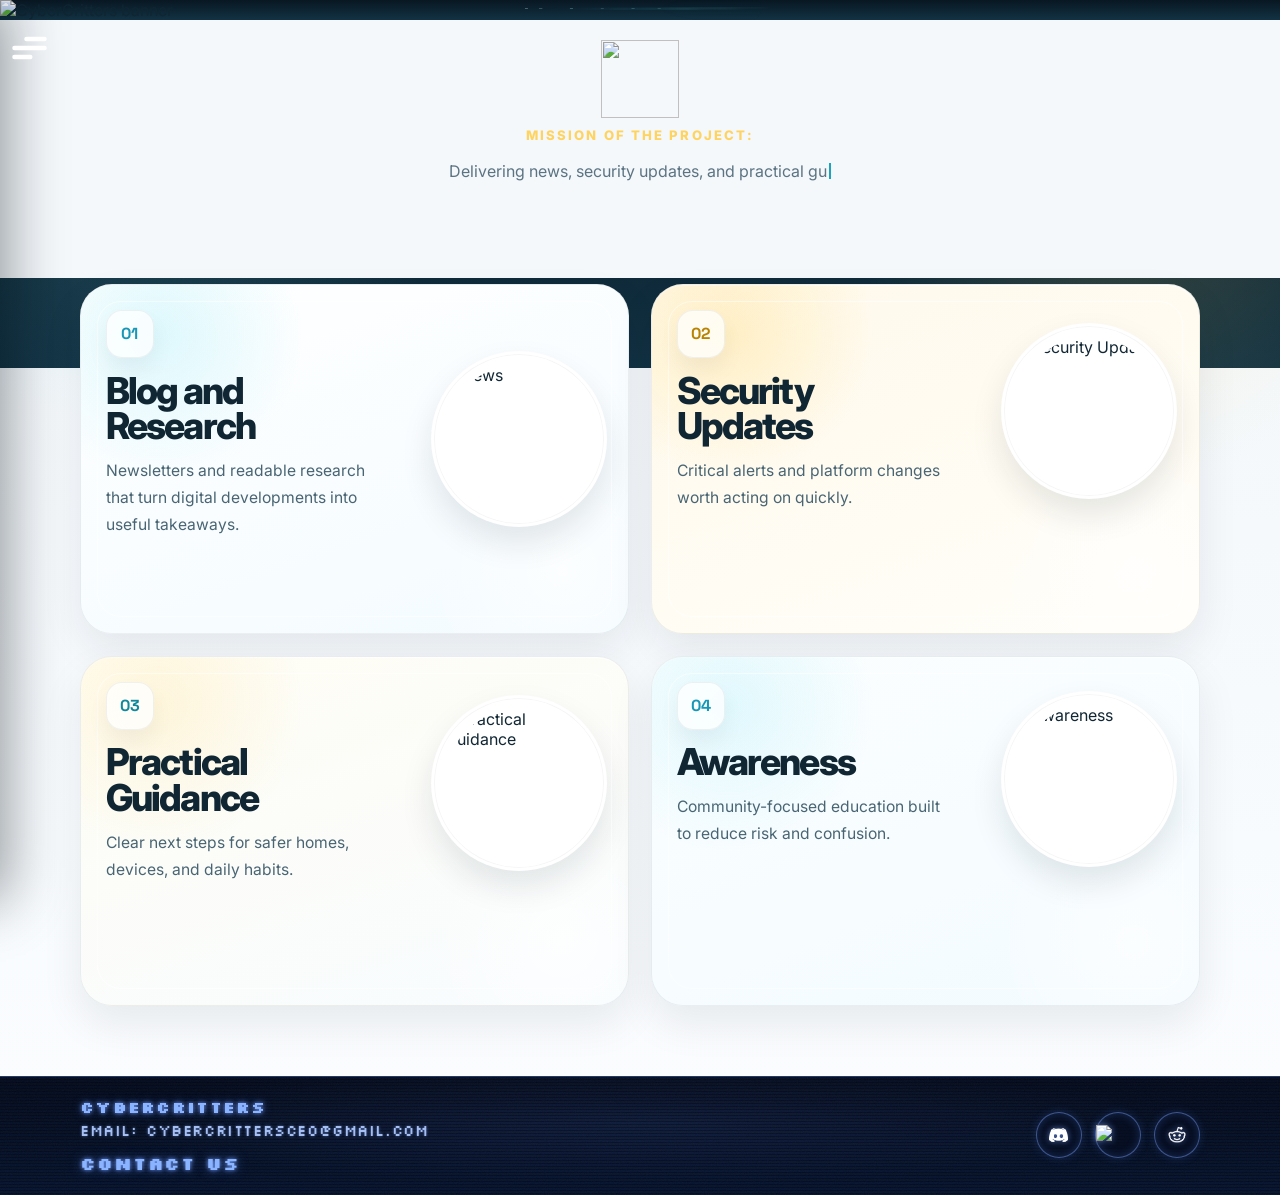
==== index.html @ 320762b9 "Add favicon and adjust FAQ title spacing" ====
<!DOCTYPE html>
<html lang="en">
<head>
  <meta charset="UTF-8" />
  <title>CyberCritters | News, Security Updates &amp; Practical Guidance</title>
  <meta name="viewport" content="width=device-width, initial-scale=1" />
  <link rel="icon" type="image/png" href="images/Favican.png" />
  <meta
    name="description"
    content="CyberCritters delivers news, security updates, and practical guidance to keep all critters—and their devices—safe and connected."
  />
  <script>
    document.documentElement.classList.add("js");
  </script>
  <link rel="stylesheet" href="styles.css?v=20260424favfaq" />
  <link rel="preconnect" href="https://fonts.googleapis.com" />
  <link rel="preconnect" href="https://fonts.gstatic.com" crossorigin />
  <link
    href="https://fonts.googleapis.com/css2?family=Inter:wght@300;400;500;600;700;800&amp;family=Space+Grotesk:wght@500;700&amp;display=swap"
    rel="stylesheet"
  />
</head>
<body>
  <header class="site-header">
    <button class="menu-toggle hamburger" type="button" aria-expanded="false" aria-controls="site-menu" aria-label="Open navigation menu">
      <svg viewBox="0 0 32 32" aria-hidden="true" focusable="false">
        <path
          class="line line-top-bottom"
          d="M27 10 13 10C10.8 10 9 8.2 9 6 9 3.5 10.8 2 13 2 15.2 2 17 3.8 17 6L17 26C17 28.2 18.8 30 21 30 23.2 30 25 28.2 25 26 25 23.8 23.2 22 21 22L7 22"
        ></path>
        <path class="line" d="M7 16 27 16"></path>
      </svg>
    </button>

    <div class="nav-backdrop" data-menu-close></div>

    <nav id="site-menu" class="nav-links" aria-label="Primary">
      <a href="#home" data-menu-link>Home</a>
      <a href="history.html" data-menu-link>History</a>
      <a href="team.html" data-menu-link>Team</a>
      <a href="faq.html" data-menu-link>FAQ</a>
      <a href="blog.html" data-menu-link>Blog and Research</a>
    </nav>
  </header>

  <main class="page-shell">
    <section id="home" class="hero-section">
      <figure class="hero-banner-frame">
        <img src="images/contact-banner.png" alt="CyberCritters banner" class="hero-banner-image" />
        <div class="hero-banner-motion" aria-hidden="true">
          <span class="hero-banner-wind hero-banner-wind--dog hero-banner-wind--primary"></span>
          <span class="hero-banner-wind hero-banner-wind--dog hero-banner-wind--secondary"></span>
          <span class="hero-banner-wind hero-banner-wind--dog hero-banner-wind--accent"></span>
          <span class="hero-banner-glow hero-banner-glow--dog"></span>
        </div>
      </figure>
    </section>

    <section id="history" class="mission-section">
      <div class="container mission-shell">
        <div class="mission-header">
          <img src="images/cyber-logo.png" alt="" class="hero-logo" aria-hidden="true" />
          <p class="hero-label">Mission of the project:</p>
        </div>

        <p
          class="hero-mission mission-text"
          data-full-text="Delivering news, security updates, and practical guidance to help keep all critters—and their devices—safe and connected."
          aria-label="Delivering news, security updates, and practical guidance to help keep all critters—and their devices—safe and connected."
        >
          Delivering news, security updates, and practical guidance to help keep all critters—and their devices—safe and connected.
        </p>
      </div>
    </section>

    <section id="services" class="services-section">
      <div class="container">
        <div class="services-grid">
          <article id="blog" class="service-card service-card-news" tabindex="0">
            <div class="service-card-face service-card-front">
              <div class="service-card-front-copy">
                <span class="service-card-index">01</span>
                <h2 id="service-news-title" class="service-card-title-wide">Blog and Research</h2>
                <p class="service-card-front-summary">
                  Newsletters and readable research that turn digital developments into useful takeaways.
                </p>
              </div>
              <div class="service-image-wrapper">
                <img src="images/News.png" alt="News" class="service-image" />
              </div>
            </div>
            <div class="service-card-face service-card-back" aria-labelledby="service-news-title">
              <div class="service-card-copy">
                <span class="service-card-copy-label">Newsroom</span>
                <h3 class="service-card-copy-title">Fresh briefings and research</h3>
                <p>
                  Visit the dedicated page to read newsletters, research notes, and team updates designed
                  for practical digital safety.
                </p>
                <a class="service-card-cta" href="blog.html">Open Blog and Research</a>
              </div>
            </div>
          </article>

          <article class="service-card service-card-security" tabindex="0">
            <div class="service-card-face service-card-front">
              <div class="service-card-front-copy">
                <span class="service-card-index">02</span>
                <h2 id="service-security-title">Security Updates</h2>
                <p class="service-card-front-summary">
                  Critical alerts and platform changes worth acting on quickly.
                </p>
              </div>
              <div class="service-image-wrapper">
                <img src="images/Security.png" alt="Security Updates" class="service-image" />
              </div>
            </div>
            <div class="service-card-face service-card-back" aria-labelledby="service-security-title">
              <div class="service-card-copy">
                <span class="service-card-copy-label">Alerts</span>
                <h3 class="service-card-copy-title">Updates that matter</h3>
                <p>
                  The initiative provides critical technical updates to ensure that infrastructure and
                  devices remain secure and operational.
                </p>
              </div>
            </div>
          </article>

          <article class="service-card service-card-guidance" tabindex="0">
            <div class="service-card-face service-card-front">
              <div class="service-card-front-copy">
                <span class="service-card-index">03</span>
                <h2 id="service-guidance-title">Practical Guidance</h2>
                <p class="service-card-front-summary">
                  Clear next steps for safer homes, devices, and daily habits.
                </p>
              </div>
              <div class="service-image-wrapper">
                <img src="images/Practical Guidance.png" alt="Practical Guidance" class="service-image" />
              </div>
            </div>
            <div class="service-card-face service-card-back" aria-labelledby="service-guidance-title">
              <div class="service-card-copy">
                <span class="service-card-copy-label">How-to</span>
                <h3 class="service-card-copy-title">Advice you can use</h3>
                <p>
                  CyberCritters offers actionable advice to help users maintain the safety and stability of
                  their homes and technology.
                </p>
              </div>
            </div>
          </article>

          <article class="service-card service-card-awareness" tabindex="0">
            <div class="service-card-face service-card-front">
              <div class="service-card-front-copy">
                <span class="service-card-index">04</span>
                <h2 id="service-awareness-title">Awareness</h2>
                <p class="service-card-front-summary">
                  Community-focused education built to reduce risk and confusion.
                </p>
              </div>
              <div class="service-image-wrapper">
                <img src="images/Awareness.png" alt="Awareness" class="service-image" />
              </div>
            </div>
            <div class="service-card-face service-card-back" aria-labelledby="service-awareness-title">
              <div class="service-card-copy">
                <span class="service-card-copy-label">Outreach</span>
                <h3 class="service-card-copy-title">Education with reach</h3>
                <p>
                  This outreach program is committed to bringing vital services and education to communities
                  in need of stability and protection.
                </p>
              </div>
            </div>
          </article>
        </div>
      </div>
    </section>

  </main>

  <footer class="footer"><div class="footer-glitch-bar" aria-hidden="true"></div>
    <div class="container footer-inner">
      <div class="footer-copy">
        <p class="footer-brand">CyberCritters</p>
        <p class="footer-email-text">Email: CyberCrittersCEO@gmail.com</p>
        <p class="footer-contact"><a href="https://docs.google.com/forms/d/e/1FAIpQLScG01qvbzuL1TJUGbQuSAB-mWb_0QX9uMf7QnUFSmRPn3S9rQ/viewform?usp=dialog" target="_blank" rel="noopener">Contact Us</a></p>
      </div>
      <div class="social-links">
        <a href="https://discord.com/invite/MrxcFZxg7A" target="_blank" rel="noopener" aria-label="Discord">
          <img class="social-icon" src="images/Discord1.png" alt="Discord" />
        </a>
        <a
          href="https://www.linkedin.com/company/cybercritters/posts/?feedView=all"
          target="_blank"
          rel="noopener"
          aria-label="LinkedIn"
        >
          <img class="social-icon" src="images/Linkedln.png" alt="LinkedIn" />
        </a>
        <a href="https://www.reddit.com/r/CyberCritters/" target="_blank" rel="noopener" aria-label="Reddit">
          <img class="social-icon" src="images/Reddit1.png" alt="Reddit" />
        </a>
      </div>
    </div>
  </footer>

  <script src="site.js?v=20260418spark2"></script>
</body>
</html>
---- styles.css ----
@import url('https://fonts.googleapis.com/css2?family=Silkscreen:wght@400;700&display=swap');

.footer-contact {
  margin: 0.4rem 0 0;
  display: block;
}

.footer-contact a,
.footer-contact a:visited,
.footer-contact a:hover {
  font-family: 'Silkscreen', monospace;
  font-weight: 700;
  color: #ffffff !important;
  font-size: 1.1rem;
  letter-spacing: 0.05em;
  text-decoration: none;
  display: inline-block;
}

:root {
  --bg-top: #081722;
  --bg-top-soft: #123243;
  --bg-page: #f4f8fb;
  --surface: #ffffff;
  --surface-soft: #eef8fd;
  --surface-warm: #fff8db;
  --line: rgba(12, 44, 61, 0.12);
  --line-dark: rgba(255, 255, 255, 0.12);
  --text-dark: #102633;
  --text-body: #5b7382;
  --text-light: rgba(255, 255, 255, 0.86);
  --cyan: #79e4f4;
  --cyan-strong: #1aa3bc;
  --gold: #ffd35f;
  --shadow-lg: 0 22px 54px rgba(7, 28, 39, 0.12);
  --shadow-xl: 0 28px 80px rgba(5, 22, 34, 0.18);
  --radius-xl: 28px;
  --radius-lg: 22px;
  --radius-md: 18px;
}

*,
*::before,
*::after {
  box-sizing: border-box;
}

html {
  scroll-behavior: smooth;
}

body {
  margin: 0;
  min-height: 100vh;
  display: flex;
  flex-direction: column;
  font-family: "Inter", system-ui, -apple-system, BlinkMacSystemFont, sans-serif;
  color: var(--text-dark);
  background:
    radial-gradient(circle at 12% 10%, rgba(121, 228, 244, 0.18), transparent 20%),
    radial-gradient(circle at 88% 18%, rgba(255, 211, 95, 0.16), transparent 18%),
    linear-gradient(180deg, var(--bg-top) 0, var(--bg-top-soft) 23rem, var(--bg-page) 23rem, #fbfdff 100%);
}

body.menu-open {
  overflow: hidden;
}

img {
  display: block;
  max-width: 100%;
}

a {
  color: inherit;
}

.container {
  width: min(1120px, calc(100% - 2rem));
  margin: 0 auto;
}

.site-header {
  position: absolute;
  top: 0;
  left: 0;
  width: 100%;
  height: 6rem;
  z-index: 80;
  background: transparent;
  border-bottom: 0;
  backdrop-filter: none;
}

.menu-toggle {
  position: absolute;
  top: 50%;
  left: 0.25rem;
  z-index: 96;
  display: inline-flex;
  align-items: center;
  justify-content: center;
  width: 3rem;
  height: 3rem;
  padding: 0;
  border: 0;
  border-radius: 0;
  background: transparent;
  color: #ffffff;
  font: inherit;
  cursor: pointer;
  transform: translateY(-50%);
  text-shadow: 0 2px 12px rgba(4, 18, 28, 0.45);
  transition:
    transform 0.2s ease,
    opacity 0.2s ease;
}

.menu-toggle:hover,
.menu-toggle:focus-visible {
  transform: translateY(calc(-50% - 1px));
  opacity: 0.82;
}

.hamburger svg {
  height: 3em;
  overflow: visible;
  transition: transform 600ms cubic-bezier(0.4, 0, 0.2, 1);
}

.hamburger .line {
  fill: none;
  stroke: #ffffff;
  stroke-linecap: round;
  stroke-linejoin: round;
  stroke-width: 3;
  transition:
    stroke-dasharray 600ms cubic-bezier(0.4, 0, 0.2, 1),
    stroke-dashoffset 600ms cubic-bezier(0.4, 0, 0.2, 1);
}

.hamburger .line-top-bottom {
  stroke-dasharray: 12 63;
}

.menu-toggle[aria-expanded="true"] svg {
  transform: rotate(-45deg);
}

.menu-toggle[aria-expanded="true"] .line-top-bottom {
  stroke-dasharray: 20 300;
  stroke-dashoffset: -32.42;
}

.nav-backdrop {
  position: fixed;
  inset: 0;
  z-index: 94;
  background: rgba(4, 16, 25, 0.58);
  opacity: 0;
  pointer-events: none;
  transition: opacity 0.25s ease;
}

body.menu-open .nav-backdrop {
  opacity: 1;
  pointer-events: auto;
}

body.menu-open .menu-toggle {
  color: #ffffff;
  text-shadow: 0 2px 12px rgba(4, 18, 28, 0.45);
}

body.menu-open .hamburger .line {
  stroke: #ffffff;
}

.nav-links {
  position: fixed;
  top: 0;
  left: 0;
  bottom: 0;
  z-index: 95;
  width: min(320px, 86vw);
  display: flex;
  flex-direction: column;
  gap: 0.2rem;
  padding: 5rem 1.15rem 1.5rem;
  background:
    radial-gradient(circle at 82% 18%, rgba(121, 228, 244, 0.16), transparent 28%),
    radial-gradient(circle at 14% 82%, rgba(186, 92, 255, 0.12), transparent 26%),
    linear-gradient(180deg, rgba(7, 24, 35, 0.99) 0%, rgba(8, 34, 49, 0.99) 56%, rgba(10, 51, 72, 0.98) 100%);
  border-right: 1px solid rgba(121, 228, 244, 0.34);
  box-shadow: 22px 0 54px rgba(3, 12, 18, 0.42);
  transform: translateX(-105%);
  transition: transform 0.28s ease;
  overflow-y: auto;
}

body.menu-open .nav-links {
  transform: translateX(0);
}

.nav-links a {
  color: #f3fbff;
  text-decoration: none;
  font-size: 1rem;
  font-weight: 700;
  padding: 0.95rem 0;
  border-bottom: 1px solid rgba(121, 228, 244, 0.12);
  text-shadow: none;
  transition: color 0.2s ease, padding-left 0.2s ease;
}

.nav-links a:hover,
.nav-links a:focus-visible {
  color: var(--cyan-strong);
  padding-left: 0.2rem;
}

.nav-links a[aria-current="page"] {
  color: var(--cyan);
  padding-left: 0.2rem;
}

.page-shell {
  overflow: hidden;
  flex: 1;
}

.hero-section {
  position: relative;
  padding: 0;
  background: linear-gradient(180deg, var(--bg-top) 0%, var(--bg-top-soft) 100%);
  overflow: hidden;
}

.hero-banner-frame {
  margin: 0;
  width: 100%;
  position: relative;
  z-index: 1;
  overflow: hidden;
}

.hero-banner-image {
  width: 100%;
  height: auto;
  object-fit: cover;
}

.hero-banner-motion {
  position: absolute;
  inset: 0;
  pointer-events: none;
  overflow: hidden;
  mix-blend-mode: screen;
}

.hero-banner-motion::before,
.hero-banner-motion::after {
  content: "";
  position: absolute;
  pointer-events: none;
}

.hero-banner-motion::before {
  left: 39.2%;
  top: 37.2%;
  width: 20.5%;
  height: 11.5%;
  background:
    radial-gradient(ellipse at 92% 50%, rgba(184, 255, 255, 0.5) 0%, rgba(69, 236, 247, 0.26) 20%, rgba(69, 236, 247, 0.08) 44%, rgba(69, 236, 247, 0) 76%);
  filter: blur(14px);
  opacity: 0.4;
  animation: hero-banner-slipstream 1.35s linear infinite;
}

.hero-banner-motion::after {
  left: 38.9%;
  top: 38.6%;
  width: 18.5%;
  height: 8.5%;
  background:
    radial-gradient(circle at 12% 30%, rgba(210, 255, 255, 0.85) 0 1px, transparent 2px),
    radial-gradient(circle at 18% 72%, rgba(210, 255, 255, 0.62) 0 1.2px, transparent 2.2px),
    radial-gradient(circle at 31% 46%, rgba(184, 255, 255, 0.74) 0 1px, transparent 2px),
    radial-gradient(circle at 44% 66%, rgba(184, 255, 255, 0.46) 0 1px, transparent 2px),
    radial-gradient(circle at 57% 28%, rgba(184, 255, 255, 0.54) 0 1.1px, transparent 2.1px),
    radial-gradient(circle at 68% 58%, rgba(184, 255, 255, 0.4) 0 1px, transparent 2px);
  filter: blur(0.35px);
  opacity: 0.34;
  animation: hero-banner-specks 0.95s linear infinite;
}

.hero-banner-wind,
.hero-banner-glow {
  position: absolute;
  pointer-events: none;
}

.hero-banner-wind {
  --wind-shift-x: 0%;
  --wind-shift-y: 0%;
  --wind-scale-x: 1;
  --wind-scale-y: 1;
  opacity: 0.9;
  border-radius: 999px;
  filter: blur(1.3px);
  transform-origin: left center;
  -webkit-mask-image: linear-gradient(90deg, rgba(0, 0, 0, 0.98) 0%, rgba(0, 0, 0, 0.98) 62%, rgba(0, 0, 0, 0.5) 82%, transparent 100%);
  mask-image: linear-gradient(90deg, rgba(0, 0, 0, 0.98) 0%, rgba(0, 0, 0, 0.98) 62%, rgba(0, 0, 0, 0.5) 82%, transparent 100%);
  transform:
    translate(var(--wind-shift-x), var(--wind-shift-y))
    scaleX(var(--wind-scale-x))
    scaleY(var(--wind-scale-y));
}

.hero-banner-wind::before,
.hero-banner-wind::after {
  content: "";
  position: absolute;
  inset: 0;
}

.hero-banner-wind::before {
  background:
    linear-gradient(90deg, rgba(69, 236, 247, 0) 0%, rgba(69, 236, 247, 0.04) 32%, rgba(69, 236, 247, 0.14) 56%, rgba(69, 236, 247, 0.58) 82%, rgba(205, 255, 255, 0.98) 94%, rgba(69, 236, 247, 0) 100%) 0 14% / 100% 14% no-repeat,
    linear-gradient(90deg, rgba(69, 236, 247, 0) 0%, rgba(69, 236, 247, 0.03) 28%, rgba(69, 236, 247, 0.12) 54%, rgba(69, 236, 247, 0.42) 78%, rgba(184, 255, 255, 0.86) 92%, rgba(69, 236, 247, 0) 100%) 0 46% / 88% 10% no-repeat,
    linear-gradient(90deg, rgba(69, 236, 247, 0) 0%, rgba(69, 236, 247, 0.02) 26%, rgba(69, 236, 247, 0.08) 52%, rgba(69, 236, 247, 0.28) 76%, rgba(156, 255, 255, 0.78) 91%, rgba(69, 236, 247, 0) 100%) 0 74% / 74% 7% no-repeat,
    linear-gradient(90deg, rgba(255, 79, 185, 0) 0%, rgba(255, 79, 185, 0.02) 34%, rgba(255, 79, 185, 0.1) 60%, rgba(255, 79, 185, 0.28) 82%, rgba(255, 180, 232, 0.48) 93%, rgba(255, 79, 185, 0) 100%) 0 88% / 48% 5% no-repeat;
  animation: hero-banner-wind-sweep 0.88s linear infinite;
}

.hero-banner-wind::after {
  background:
    linear-gradient(90deg, rgba(69, 236, 247, 0) 0%, rgba(69, 236, 247, 0.06) 34%, rgba(69, 236, 247, 0.18) 58%, rgba(69, 236, 247, 0.34) 78%, rgba(184, 255, 255, 0.52) 92%, rgba(69, 236, 247, 0) 100%) 0 24% / 74% 28% no-repeat,
    linear-gradient(90deg, rgba(69, 236, 247, 0) 0%, rgba(69, 236, 247, 0.04) 40%, rgba(69, 236, 247, 0.14) 64%, rgba(69, 236, 247, 0.28) 84%, rgba(184, 255, 255, 0.4) 94%, rgba(69, 236, 247, 0) 100%) 0 62% / 56% 20% no-repeat;
  filter: blur(10px);
  opacity: 0.62;
  animation: hero-banner-wind-soft 1.2s linear infinite;
}

.hero-banner-wind--dog {
  left: 38.8%;
  top: 35.4%;
  width: 22.2%;
  height: 14.2%;
}

.hero-banner-wind--primary::before,
.hero-banner-wind--primary::after {
  animation-duration: 0.92s;
}

.hero-banner-wind--secondary {
  --wind-shift-x: -3%;
  --wind-shift-y: 16%;
  --wind-scale-x: 0.86;
  --wind-scale-y: 0.92;
  opacity: 0.48;
}

.hero-banner-wind--secondary::before,
.hero-banner-wind--secondary::after {
  animation-duration: 1.08s;
  animation-delay: -0.36s;
}

.hero-banner-wind--accent {
  --wind-shift-x: -5%;
  --wind-shift-y: 35%;
  --wind-scale-x: 0.64;
  --wind-scale-y: 0.64;
  opacity: 0.3;
}

.hero-banner-wind--accent::before {
  background:
    linear-gradient(90deg, rgba(69, 236, 247, 0) 0%, rgba(69, 236, 247, 0.03) 26%, rgba(69, 236, 247, 0.1) 56%, rgba(69, 236, 247, 0.4) 82%, rgba(205, 255, 255, 0.84) 94%, rgba(69, 236, 247, 0) 100%) 0 28% / 100% 12% no-repeat,
    linear-gradient(90deg, rgba(255, 79, 185, 0) 0%, rgba(255, 79, 185, 0.03) 34%, rgba(255, 79, 185, 0.12) 66%, rgba(255, 180, 232, 0.36) 92%, rgba(255, 79, 185, 0) 100%) 0 76% / 44% 8% no-repeat;
  animation-duration: 0.8s;
}

.hero-banner-wind--accent::after {
  background:
    linear-gradient(90deg, rgba(69, 236, 247, 0) 0%, rgba(69, 236, 247, 0.05) 40%, rgba(69, 236, 247, 0.18) 76%, rgba(184, 255, 255, 0.3) 94%, rgba(69, 236, 247, 0) 100%) 0 50% / 34% 16% no-repeat;
  animation-duration: 1.1s;
}

.hero-banner-glow {
  border-radius: 999px;
  filter: blur(14px);
  opacity: 0.64;
}

.hero-banner-glow--dog {
  left: 42.2%;
  top: 37.6%;
  width: 14.8%;
  height: 8.4%;
  background:
    radial-gradient(ellipse at 82% 50%, rgba(69, 236, 247, 0.3) 0%, rgba(69, 236, 247, 0.12) 32%, rgba(69, 236, 247, 0.03) 52%, rgba(69, 236, 247, 0) 76%);
  opacity: 0.42;
}

@keyframes hero-banner-wind-sweep {
  0% {
    transform: translateX(0) scaleX(1);
  }

  100% {
    transform: translateX(-10%) scaleX(1.12);
  }
}

@keyframes hero-banner-wind-soft {
  0% {
    transform: translateX(0) scaleX(1);
  }

  100% {
    transform: translateX(-12%) scaleX(1.16);
  }
}

@keyframes hero-banner-slipstream {
  0% {
    transform: translateX(0) scaleX(1);
  }

  100% {
    transform: translateX(-8%) scaleX(1.1);
  }
}

@keyframes hero-banner-specks {
  0% {
    transform: translateX(0);
  }

  100% {
    transform: translateX(-12%);
  }
}

.mission-section {
  padding: 1.25rem 0 2rem;
  background: var(--bg-page);
}

.history-content-section {
  padding-bottom: 4rem;
}

.history-page {
  background:
    radial-gradient(circle at 12% 8%, rgba(121, 228, 244, 0.22), transparent 18%),
    radial-gradient(circle at 92% 14%, rgba(255, 211, 95, 0.22), transparent 20%),
    linear-gradient(180deg, #ecf6fb 0%, #f8fbfd 22rem, #ffffff 100%);
}

.history-page .site-header {
  position: sticky;
  background: rgba(248, 252, 254, 0.84);
  border-bottom: 1px solid rgba(12, 44, 61, 0.08);
  backdrop-filter: blur(18px);
}

.history-page .menu-toggle {
  color: var(--text-dark);
  text-shadow: none;
}

.history-page .hamburger .line {
  stroke: var(--text-dark);
}

.faq-page {
  background:
    radial-gradient(circle at 12% 8%, rgba(121, 228, 244, 0.22), transparent 18%),
    radial-gradient(circle at 92% 14%, rgba(255, 211, 95, 0.2), transparent 20%),
    linear-gradient(180deg, #edf7fb 0%, #f8fbfd 22rem, #ffffff 100%);
}

.faq-page .site-header {
  position: sticky;
  top: 0;
  z-index: 80;
  background: rgba(248, 252, 254, 0.94);
  border-bottom: 1px solid rgba(12, 44, 61, 0.08);
  -webkit-backdrop-filter: none;
  backdrop-filter: none;
  box-shadow: 0 10px 24px rgba(7, 28, 39, 0.06);
}

.faq-page .menu-toggle {
  color: var(--text-dark);
  text-shadow: none;
}

.faq-page .hamburger .line {
  stroke: var(--text-dark);
}

.faq-page-shell {
  padding-top: 1.35rem;
}

.faq-page .faq-section {
  padding-top: clamp(1.25rem, 3vw, 2.6rem);
}

.team-page {
  background:
    radial-gradient(circle at 10% 8%, rgba(121, 228, 244, 0.2), transparent 16%),
    radial-gradient(circle at 88% 12%, rgba(255, 211, 95, 0.14), transparent 18%),
    radial-gradient(circle at 76% 18%, rgba(255, 90, 187, 0.08), transparent 14%),
    linear-gradient(180deg, #edf6fb 0%, #f8fbfd 20rem, #ffffff 100%);
}

.team-page .site-header {
  position: sticky;
  top: 0;
  z-index: 80;
  background: rgba(248, 252, 254, 0.94);
  border-bottom: 1px solid rgba(12, 44, 61, 0.08);
  -webkit-backdrop-filter: none;
  backdrop-filter: none;
  box-shadow: 0 10px 24px rgba(7, 28, 39, 0.06);
}

.team-page .menu-toggle {
  color: var(--text-dark);
  text-shadow: none;
}

.team-page .hamburger .line {
  stroke: var(--text-dark);
}

.team-page-shell {
  padding-top: 1.4rem;
}

.blog-page {
  background:
    radial-gradient(circle at 12% 8%, rgba(121, 228, 244, 0.22), transparent 18%),
    radial-gradient(circle at 90% 12%, rgba(255, 211, 95, 0.18), transparent 20%),
    radial-gradient(circle at 74% 18%, rgba(15, 136, 156, 0.08), transparent 18%),
    linear-gradient(180deg, #edf7fb 0%, #f8fbfd 21rem, #ffffff 100%);
}

.blog-page .site-header {
  position: sticky;
  top: 0;
  z-index: 80;
  background: rgba(248, 252, 254, 0.94);
  border-bottom: 1px solid rgba(12, 44, 61, 0.08);
  -webkit-backdrop-filter: none;
  backdrop-filter: none;
  box-shadow: 0 10px 24px rgba(7, 28, 39, 0.06);
}

.blog-page .menu-toggle {
  color: var(--text-dark);
  text-shadow: none;
}

.blog-page .hamburger .line {
  stroke: var(--text-dark);
}

.blog-page-shell {
  padding-top: 1.35rem;
  flex: 1;
}

.team-hero-section {
  position: relative;
  padding: clamp(1.3rem, 4vw, 3rem) 0 4.2rem;
  isolation: isolate;
}

.team-hero-section::before {
  content: "";
  position: absolute;
  inset: 2rem 0 auto;
  height: 18rem;
  background:
    radial-gradient(circle at 18% 24%, rgba(121, 228, 244, 0.12), transparent 22%),
    radial-gradient(circle at 82% 18%, rgba(255, 211, 95, 0.1), transparent 18%);
  filter: blur(18px);
  opacity: 0.78;
  pointer-events: none;
  z-index: -1;
}

.team-hero-grid {
  display: grid;
  grid-template-columns: minmax(0, 0.9fr) minmax(0, 1.1fr);
  gap: 1.5rem;
  align-items: center;
}

.team-intro-card {
  position: relative;
  padding: clamp(1.6rem, 3vw, 2.6rem);
  border: 1px solid rgba(121, 228, 244, 0.18);
  border-radius: 34px;
  background:
    linear-gradient(180deg, rgba(255, 255, 255, 0.98) 0%, rgba(242, 248, 252, 0.96) 100%);
  box-shadow: var(--shadow-xl);
  overflow: hidden;
}

.team-intro-card::before {
  content: "";
  position: absolute;
  top: -4rem;
  right: -4rem;
  width: 14rem;
  height: 14rem;
  border-radius: 50%;
  background: radial-gradient(circle, rgba(121, 228, 244, 0.14) 0%, transparent 70%);
  pointer-events: none;
}

.team-eyebrow {
  margin: 0;
  color: #19a1bb;
  font-size: 0.8rem;
  font-weight: 800;
  letter-spacing: 0.18em;
  text-transform: uppercase;
}

.team-title {
  margin: 0;
  margin-top: 0.8rem;
  max-width: 14ch;
  font-family: "Space Grotesk", "Inter", system-ui, sans-serif;
  font-size: clamp(2.6rem, 4.6vw, 4.4rem);
  line-height: 0.92;
  letter-spacing: -0.05em;
  color: #0f2634;
}

.team-intro {
  margin: 1.25rem 0 0;
  max-width: 34rem;
  font-size: 1.05rem;
  line-height: 1.9;
  color: #335061;
}

.team-tag-row {
  display: flex;
  flex-wrap: wrap;
  gap: 0.65rem;
  margin-top: 1.5rem;
}

.team-tag {
  display: inline-flex;
  align-items: center;
  min-height: 2.35rem;
  padding: 0.45rem 0.9rem;
  border: 1px solid rgba(12, 44, 61, 0.08);
  border-radius: 999px;
  background: rgba(8, 23, 34, 0.04);
  color: #16394a;
  font-size: 0.88rem;
  font-weight: 700;
}

.team-hero-figure {
  position: relative;
  margin: 0;
  padding-bottom: 2.95rem;
}

.team-image-shell {
  position: relative;
  padding: clamp(0.95rem, 2.4vw, 1.2rem);
  border: 1px solid rgba(121, 228, 244, 0.18);
  border-radius: 34px;
  background:
    radial-gradient(circle at 16% 20%, rgba(121, 228, 244, 0.14), transparent 22%),
    radial-gradient(circle at 82% 16%, rgba(255, 211, 95, 0.14), transparent 20%),
    linear-gradient(180deg, rgba(8, 23, 34, 0.98) 0%, rgba(15, 40, 57, 0.98) 100%);
  box-shadow: 0 30px 86px rgba(5, 22, 34, 0.34);
  overflow: hidden;
}

.team-image-shell::before {
  content: "";
  position: absolute;
  inset: 0;
  background:
    linear-gradient(135deg, rgba(121, 228, 244, 0.08) 0%, transparent 42%),
    linear-gradient(315deg, rgba(255, 211, 95, 0.08) 0%, transparent 38%);
  pointer-events: none;
}

.team-screen {
  position: relative;
  overflow: hidden;
  border-radius: 26px;
  background: #03080d;
  isolation: isolate;
}

.team-image {
  display: block;
  position: relative;
  z-index: 1;
  width: 100%;
  height: auto;
  border-radius: 26px;
  box-shadow:
    0 18px 42px rgba(0, 0, 0, 0.28),
    inset 0 0 0 1px rgba(255, 255, 255, 0.1);
}

.team-screen-static,
.team-screen-scanlines,
.team-screen-power,
.team-impact-ring,
.team-impact-burst,
.team-impact-streaks,
.team-screen-glow {
  position: absolute;
  inset: 0;
  pointer-events: none;
}

.team-screen-static {
  z-index: 3;
  opacity: 0;
  background:
    linear-gradient(180deg, #b2b7bc 0%, #7c838a 100%),
    repeating-linear-gradient(
      0deg,
      #e8ecef 0,
      #e8ecef 1px,
      #8a9299 1px,
      #8a9299 2px,
      #60676f 2px,
      #60676f 4px,
      #bfc5ca 4px,
      #bfc5ca 6px
    ),
    repeating-linear-gradient(
      180deg,
      rgba(255, 255, 255, 0.08) 0,
      rgba(255, 255, 255, 0.08) 2px,
      rgba(0, 0, 0, 0.12) 2px,
      rgba(0, 0, 0, 0.12) 5px,
      rgba(255, 255, 255, 0.03) 5px,
      rgba(255, 255, 255, 0.03) 7px
    ),
    linear-gradient(
      180deg,
      transparent 0%,
      transparent 41%,
      rgba(255, 255, 255, 0.08) 41%,
      rgba(46, 50, 55, 0.28) 48%,
      rgba(255, 255, 255, 0.07) 54%,
      transparent 54%,
      transparent 100%
    );
  background-size: 100% 100%, 100% 12px, 100% 7px, 100% 100%;
  filter: saturate(0) contrast(1.22) brightness(0.98);
}

.team-screen-scanlines {
  z-index: 4;
  opacity: 0;
  background:
    repeating-linear-gradient(
      180deg,
      rgba(255, 255, 255, 0.06) 0,
      rgba(255, 255, 255, 0.06) 1px,
      rgba(0, 0, 0, 0.16) 1px,
      rgba(0, 0, 0, 0.16) 3px
    );
  mix-blend-mode: soft-light;
}

.team-screen-power {
  z-index: 5;
  opacity: 0;
  background:
    radial-gradient(circle, rgba(255, 255, 255, 0.9) 0%, rgba(170, 190, 206, 0.4) 34%, rgba(0, 0, 0, 0) 72%);
  transform-origin: center center;
}

.team-impact-ring,
.team-impact-burst,
.team-impact-streaks {
  opacity: 0;
  inset: auto;
  left: 66.2%;
  top: 37.4%;
  transform: translate(-50%, -50%);
  z-index: 6;
}

.team-impact-ring {
  width: 9.2rem;
  height: 9.2rem;
  border-radius: 50%;
  border: 0.32rem solid rgba(255, 251, 208, 0.9);
  box-shadow:
    0 0 0 0.18rem rgba(255, 184, 71, 0.5),
    0 0 1.8rem rgba(255, 214, 84, 0.65);
}

.team-impact-burst {
  width: 8rem;
  height: 8rem;
  background:
    radial-gradient(circle, rgba(255, 254, 236, 1) 0%, rgba(255, 233, 112, 0.98) 30%, rgba(255, 174, 40, 0.94) 62%, rgba(255, 174, 40, 0) 72%);
  clip-path: polygon(50% 0%, 60% 20%, 82% 8%, 72% 30%, 100% 32%, 78% 48%, 98% 62%, 70% 64%, 78% 92%, 56% 76%, 50% 100%, 40% 78%, 18% 92%, 28% 66%, 0% 68%, 22% 50%, 4% 34%, 30% 30%, 18% 6%, 42% 20%);
  filter: drop-shadow(0 0 1.4rem rgba(255, 198, 66, 0.8));
}

.team-impact-streaks {
  width: 12rem;
  height: 4rem;
  background:
    linear-gradient(90deg, rgba(255, 255, 255, 0) 0%, rgba(255, 249, 214, 0.86) 56%, rgba(255, 197, 79, 0.92) 82%, rgba(255, 197, 79, 0) 100%);
  clip-path: polygon(0 36%, 68% 12%, 100% 0, 82% 44%, 100% 78%, 66% 60%, 0 100%, 26% 56%);
  filter: blur(0.5px);
  transform: translate(-76%, -56%) rotate(-8deg);
  transform-origin: right center;
}

.team-screen-glow {
  z-index: 2;
  background:
    radial-gradient(circle at 50% 52%, rgba(121, 228, 244, 0.18) 0%, transparent 52%),
    radial-gradient(circle at 74% 28%, rgba(255, 211, 95, 0.12) 0%, transparent 34%);
  opacity: 0.55;
}

.js [data-team-screen] .team-image {
  opacity: 0;
  transform: scale(1.04);
  filter: saturate(0.72) contrast(1.06) brightness(0.7);
  transition:
    opacity 0.38s ease,
    transform 0.75s ease,
    filter 0.45s ease;
}

.js [data-team-screen].is-on .team-image,
.js [data-team-screen].is-powering-off .team-image {
  opacity: 1;
}

.js [data-team-screen].is-static .team-image {
  opacity: 0;
}

.js [data-team-screen].is-static .team-screen-static {
  opacity: 1;
  animation: team-tv-static 0.18s steps(2) infinite;
}

.js [data-team-screen].is-powering-on .team-screen-power {
  opacity: 1;
  animation: team-tv-power-on 0.82s cubic-bezier(0.22, 0.78, 0.21, 1) forwards;
}

.js [data-team-screen].is-on .team-image,
.js [data-team-screen].is-impact .team-image {
  opacity: 1;
  transform: scale(1);
  filter: saturate(1.02) contrast(1.02) brightness(1);
}

.js [data-team-screen].is-powering-on .team-screen-scanlines {
  opacity: 0.16;
}

.js [data-team-screen].is-on .team-screen-scanlines,
.js [data-team-screen].is-impact .team-screen-scanlines,
.js [data-team-screen].is-powering-off .team-screen-scanlines {
  opacity: 0.24;
}

.js [data-team-screen].is-impact .team-screen {
  animation: team-tv-impact 0.55s cubic-bezier(0.18, 0.82, 0.28, 1);
}

.js [data-team-screen].is-impact .team-image {
  animation: team-image-hit 0.55s cubic-bezier(0.18, 0.82, 0.28, 1);
}

.js [data-team-screen].is-impact .team-screen-power {
  opacity: 0.78;
  animation: team-tv-hit-flash 0.55s ease-out forwards;
}

.js [data-team-screen].is-impact .team-impact-ring {
  opacity: 1;
  animation: team-impact-ring 0.55s ease-out forwards;
}

.js [data-team-screen].is-impact .team-impact-burst {
  opacity: 1;
  animation: team-impact-burst 0.48s cubic-bezier(0.16, 0.8, 0.28, 1) forwards;
}

.js [data-team-screen].is-impact .team-impact-streaks {
  opacity: 1;
  animation: team-impact-streaks 0.38s ease-out forwards;
}

.js [data-team-screen].is-powering-off .team-image {
  filter: saturate(0.75) contrast(1.12) brightness(0.58);
}

.js [data-team-screen].is-powering-off .team-screen-power {
  opacity: 1;
  animation: team-tv-power-off 0.72s cubic-bezier(0.58, 0.02, 0.82, 0.36) forwards;
}

.js [data-team-screen].is-off .team-image,
.js [data-team-screen].is-off .team-screen-scanlines,
.js [data-team-screen].is-off .team-screen-glow {
  opacity: 0;
}

.js [data-team-screen].is-off .team-screen-static {
  opacity: 0;
}

@keyframes team-tv-static {
  0% {
    transform: translate3d(0, -1.6%, 0);
    background-position: 0 0, 0 0, 0 0, 0 0;
    filter: saturate(0) contrast(1.18) brightness(1);
  }

  25% {
    transform: translate3d(0.9%, 1.1%, 0);
    background-position: 0 0, 0 -3px, 0 5px, 0 4px;
    filter: saturate(0) contrast(1.28) brightness(0.95);
  }

  50% {
    transform: translate3d(-1.1%, -0.4%, 0);
    background-position: 0 0, 0 4px, 0 -6px, 0 -3px;
    filter: saturate(0) contrast(1.3) brightness(1.02);
  }

  75% {
    transform: translate3d(1.4%, 0.8%, 0);
    background-position: 0 0, 0 -6px, 0 2px, 0 2px;
    filter: saturate(0) contrast(1.24) brightness(0.94);
  }

  100% {
    transform: translate3d(-0.6%, 1.2%, 0);
    background-position: 0 0, 0 3px, 0 -2px, 0 -4px;
    filter: saturate(0) contrast(1.26) brightness(0.98);
  }
}

@keyframes team-tv-power-on {
  0% {
    transform: scaleY(0.03) scaleX(0.16);
    filter: blur(12px);
  }

  38% {
    transform: scaleY(0.05) scaleX(1);
    filter: blur(6px);
  }

  100% {
    transform: scaleY(1) scaleX(1);
    filter: blur(0);
  }
}

@keyframes team-tv-impact {
  0% {
    transform: translate3d(0, 0, 0) scale(1);
  }

  20% {
    transform: translate3d(-1.1%, 0.6%, 0) scale(1.012);
  }

  45% {
    transform: translate3d(1.5%, -0.5%, 0) scale(1.018);
  }

  70% {
    transform: translate3d(-0.9%, 0.35%, 0) scale(1.008);
  }

  100% {
    transform: translate3d(0, 0, 0) scale(1);
  }
}

@keyframes team-image-hit {
  0% {
    transform: scale(1) translate3d(0, 0, 0);
    filter: saturate(1.02) contrast(1.02) brightness(1);
  }

  22% {
    transform: scale(1.02) translate3d(-0.7%, 0, 0);
    filter: saturate(1.08) contrast(1.05) brightness(1.06);
  }

  55% {
    transform: scale(1.01) translate3d(0.35%, -0.2%, 0);
    filter: saturate(1.02) contrast(1.02) brightness(1);
  }

  100% {
    transform: scale(1) translate3d(0, 0, 0);
    filter: saturate(1.02) contrast(1.02) brightness(1);
  }
}

@keyframes team-tv-hit-flash {
  0% {
    transform: scale(0.55);
    opacity: 0.95;
    filter: blur(1px);
  }

  100% {
    transform: scale(1.6);
    opacity: 0;
    filter: blur(10px);
  }
}

@keyframes team-impact-ring {
  0% {
    transform: translate(-50%, -50%) scale(0.22);
    opacity: 0.95;
  }

  100% {
    transform: translate(-50%, -50%) scale(1.22);
    opacity: 0;
  }
}

@keyframes team-impact-burst {
  0% {
    transform: translate(-50%, -50%) scale(0.15) rotate(-16deg);
    opacity: 0;
  }

  25% {
    transform: translate(-50%, -50%) scale(1.04) rotate(-4deg);
    opacity: 1;
  }

  100% {
    transform: translate(-50%, -50%) scale(1.36) rotate(8deg);
    opacity: 0;
  }
}

@keyframes team-impact-streaks {
  0% {
    transform: translate(-84%, -56%) scaleX(0.18) rotate(-8deg);
    opacity: 0;
  }

  35% {
    transform: translate(-76%, -56%) scaleX(1) rotate(-8deg);
    opacity: 0.92;
  }

  100% {
    transform: translate(-70%, -56%) scaleX(1.1) rotate(-8deg);
    opacity: 0;
  }
}

@keyframes team-tv-power-off {
  0% {
    transform: scaleY(1) scaleX(1);
    filter: blur(0);
  }

  55% {
    transform: scaleY(0.04) scaleX(1);
    filter: blur(4px);
  }

  100% {
    transform: scaleY(0.02) scaleX(0.08);
    filter: blur(6px);
  }
}

.team-quote-card {
  position: absolute;
  left: 1rem;
  right: auto;
  bottom: 0;
  max-width: 25rem;
  padding: 1rem 1.15rem 1.05rem;
  border: 1px solid rgba(12, 44, 61, 0.08);
  border-radius: 24px;
  background: rgba(255, 255, 255, 0.96);
  box-shadow: 0 18px 38px rgba(7, 28, 39, 0.16);
}

.team-quote-card p {
  margin: 0;
  font-size: 1.06rem;
  line-height: 1.65;
  color: #132d3b;
  font-weight: 700;
}

.team-quote-card span {
  display: inline-block;
  margin-top: 0.65rem;
  color: #5f7886;
  font-size: 0.78rem;
  font-weight: 800;
  letter-spacing: 0.16em;
  text-transform: uppercase;
}

.team-members-section {
  padding: 1.4rem 0 5.6rem;
}

.team-members-shell {
  position: relative;
  width: min(1360px, calc(100% - 2rem));
  margin: 0 auto;
  padding: 0;
  border-radius: 0;
  background: transparent;
  box-shadow: none;
  overflow: visible;
}

.team-members-shell::before {
  display: none;
}

.team-members-head {
  position: relative;
  z-index: 1;
  max-width: 38rem;
}

.team-members-kicker {
  margin: 0;
  color: #1796b5;
  font-size: 0.82rem;
  font-weight: 800;
  letter-spacing: 0.18em;
  text-transform: uppercase;
}

.team-members-head h2 {
  margin: 0.75rem 0 0;
  font-family: "Space Grotesk", "Inter", system-ui, sans-serif;
  font-size: clamp(2.4rem, 4.6vw, 4.5rem);
  line-height: 0.94;
  letter-spacing: -0.05em;
  color: #102939;
}

.team-members-intro {
  margin: 1rem 0 0;
  color: #496573;
  font-size: 1rem;
  line-height: 1.8;
  max-width: 38rem;
}

.team-member-stage {
  position: relative;
  z-index: 1;
  display: grid;
  gap: clamp(1.6rem, 2.6vw, 2.5rem);
  padding: 1.75rem 0 0.35rem;
}

.team-roster-highlight {
  position: relative;
  display: grid;
  grid-template-columns: minmax(280px, 350px) minmax(0, 1fr);
  gap: clamp(1.4rem, 3vw, 2.6rem);
  align-items: center;
  padding: clamp(1.4rem, 2.6vw, 2rem);
  border-radius: 34px;
  background:
    radial-gradient(circle at 12% 16%, rgba(121, 228, 244, 0.2), transparent 24%),
    radial-gradient(circle at 88% 18%, rgba(255, 214, 107, 0.18), transparent 22%),
    linear-gradient(180deg, rgba(255, 255, 255, 0.96) 0%, rgba(239, 246, 248, 0.98) 100%);
  border: 1px solid rgba(19, 63, 80, 0.08);
  box-shadow: 0 26px 60px rgba(15, 37, 50, 0.12);
  overflow: hidden;
}

.team-roster-highlight::before {
  content: "";
  position: absolute;
  inset: 0;
  background:
    linear-gradient(135deg, rgba(255, 255, 255, 0.42) 0%, transparent 36%),
    linear-gradient(315deg, rgba(23, 150, 181, 0.08) 0%, transparent 44%);
  pointer-events: none;
}

.team-roster-highlight--duo {
  grid-template-columns: 1fr;
  gap: clamp(1.6rem, 2.6vw, 2.3rem);
  padding: clamp(1.5rem, 3vw, 2.35rem);
}

.team-roster-head {
  position: relative;
  z-index: 1;
  max-width: 44rem;
  display: grid;
  gap: 0.9rem;
}

.team-roster-head h3 {
  margin: 0;
  font-family: "Space Grotesk", "Inter", system-ui, sans-serif;
  font-size: clamp(2rem, 4vw, 3.35rem);
  line-height: 0.96;
  letter-spacing: -0.05em;
  color: #102939;
}

.team-roster-intro {
  margin: 0;
  color: #496573;
  font-size: 1.02rem;
  line-height: 1.8;
  max-width: 40rem;
}

.team-roster-members {
  position: relative;
  z-index: 1;
  display: grid;
  grid-template-columns: repeat(2, minmax(0, 1fr));
  gap: clamp(1.1rem, 2vw, 1.6rem);
  align-items: stretch;
}

.team-roster-member {
  position: relative;
  display: grid;
  gap: 1rem;
  align-content: start;
  justify-items: center;
  padding: clamp(1rem, 2.2vw, 1.35rem);
  border-radius: 28px;
  background:
    linear-gradient(180deg, rgba(255, 255, 255, 0.82) 0%, rgba(247, 251, 253, 0.92) 100%);
  border: 1px solid rgba(19, 63, 80, 0.06);
  box-shadow:
    inset 0 1px 0 rgba(255, 255, 255, 0.84),
    0 16px 30px rgba(15, 37, 50, 0.06);
  overflow: hidden;
}

.team-roster-member::before {
  content: "";
  position: absolute;
  inset: 0;
  pointer-events: none;
}

.team-roster-member--lead::before {
  background:
    radial-gradient(circle at 16% 14%, rgba(121, 228, 244, 0.14), transparent 26%),
    radial-gradient(circle at 86% 18%, rgba(255, 214, 107, 0.14), transparent 24%);
}

.team-roster-member--communication::before {
  background:
    radial-gradient(circle at 18% 18%, rgba(255, 214, 107, 0.14), transparent 25%),
    radial-gradient(circle at 84% 16%, rgba(121, 228, 244, 0.14), transparent 24%);
}

.team-roster-member .tilted-member-card {
  max-width: 320px;
}

.team-roster-member-copy {
  position: relative;
  z-index: 1;
  width: min(100%, 24rem);
  display: grid;
  gap: 0.55rem;
  text-align: center;
}

.team-roster-member-copy h4 {
  margin: 0;
  font-family: "Space Grotesk", "Inter", system-ui, sans-serif;
  font-size: clamp(1.45rem, 2vw, 1.95rem);
  line-height: 1;
  letter-spacing: -0.04em;
  color: #102939;
}

.team-roster-member .team-roster-role {
  margin: 0;
}

.team-roster-member-blurb {
  margin: 0;
  color: #4f6b79;
  font-size: 0.98rem;
  line-height: 1.78;
}

.team-roster-copy {
  position: relative;
  z-index: 1;
  max-width: 34rem;
}

.team-roster-highlight .tilted-member-card--featured {
  justify-self: center;
}

.team-roster-copy h3 {
  margin: 0.45rem 0 0;
  font-family: "Space Grotesk", "Inter", system-ui, sans-serif;
  font-size: clamp(2.1rem, 4vw, 3.4rem);
  line-height: 0.95;
  letter-spacing: -0.05em;
  color: #102939;
}

.team-roster-role {
  margin: 0.8rem 0 0;
  color: #1796b5;
  font-size: 0.9rem;
  font-weight: 800;
  letter-spacing: 0.18em;
  text-transform: uppercase;
}


.team-member-group {
  position: relative;
  padding: clamp(1.2rem, 2vw, 1.6rem);
  border-radius: 30px;
  background:
    linear-gradient(180deg, rgba(255, 255, 255, 0.94) 0%, rgba(243, 248, 250, 0.98) 100%);
  border: 1px solid rgba(19, 63, 80, 0.07);
  box-shadow: 0 20px 46px rgba(15, 37, 50, 0.08);
  overflow: hidden;
}

.team-member-group::before {
  content: "";
  position: absolute;
  inset: 0;
  background:
    radial-gradient(circle at 0% 0%, rgba(121, 228, 244, 0.1), transparent 28%),
    radial-gradient(circle at 100% 100%, rgba(255, 214, 107, 0.08), transparent 28%);
  pointer-events: none;
}

.team-member-group-head {
  position: relative;
  z-index: 1;
  display: flex;
  justify-content: space-between;
  align-items: flex-end;
  gap: 1.2rem;
  margin-bottom: 1.25rem;
}

.team-member-group-kicker {
  margin: 0;
  color: #1796b5;
  font-size: 0.78rem;
  font-weight: 800;
  letter-spacing: 0.18em;
  text-transform: uppercase;
}

.team-member-group-head h3 {
  margin: 0.45rem 0 0;
  color: #102939;
  font-family: "Space Grotesk", "Inter", system-ui, sans-serif;
  font-size: clamp(1.5rem, 2.1vw, 2.1rem);
  line-height: 1;
  letter-spacing: -0.04em;
}

.team-member-group-note {
  margin: 0;
  max-width: 28rem;
  color: #5e7884;
  font-size: 0.95rem;
  line-height: 1.7;
  text-align: right;
}

.team-member-grid {
  position: relative;
  z-index: 1;
  display: grid;
  gap: clamp(1rem, 1.6vw, 1.35rem);
  align-items: start;
}

.team-member-grid--core {
  grid-template-columns: minmax(240px, 280px);
  justify-content: center;
}

.team-member-grid--specialists {
  grid-template-columns: repeat(12, minmax(0, 1fr));
}

.team-member-grid--specialists > .tilted-member-card {
  grid-column: span 3;
}

.team-member-grid--specialists > .tilted-member-card:nth-child(5) {
  grid-column: 2 / span 3;
}

.team-member-grid--specialists > .tilted-member-card:nth-child(6) {
  grid-column: 5 / span 3;
}

.team-member-grid--specialists > .tilted-member-card:nth-child(7) {
  grid-column: 8 / span 3;
}

.team-member-grid--mascot {
  grid-template-columns: minmax(240px, 280px);
  justify-content: center;
}

.team-member-group--mascot .team-member-group-head {
  justify-content: center;
  text-align: center;
  align-items: center;
}

.team-member-group--mascot .team-member-group-note {
  text-align: center;
}

.tilted-member-card {
  position: relative;
  width: 100%;
  perspective: 1400px;
  transform-style: preserve-3d;
  --tilt-x: 0deg;
  --tilt-y: 0deg;
  --glare-x: 50%;
  --glare-y: 50%;
  --caption-x: 0px;
  --caption-y: 0px;
  --caption-opacity: 0;
  --card-scale: 1;
}

.tilted-member-card--featured {
  max-width: 350px;
}

.tilted-member-scene {
  transform-style: preserve-3d;
  transition: transform 0.24s ease;
  transform:
    rotateX(var(--tilt-x))
    rotateY(var(--tilt-y))
    scale(var(--card-scale));
}

.tilted-member-surface {
  position: relative;
  min-height: 0;
  padding: 0.92rem;
  border-radius: 24px;
  background:
    radial-gradient(circle at 20% 18%, rgba(255, 255, 255, 0.7), transparent 26%),
    radial-gradient(circle at 80% 14%, rgba(255, 255, 255, 0.36), transparent 22%),
    linear-gradient(180deg, #f2f0eb 0%, #ebe8e1 100%);
  box-shadow:
    0 22px 50px rgba(15, 37, 50, 0.16),
    inset 0 1px 0 rgba(255, 255, 255, 0.82);
  overflow: hidden;
}

.tilted-member-surface::before {
  content: "";
  position: absolute;
  inset: 0;
  background:
    radial-gradient(circle at var(--glare-x) var(--glare-y), rgba(255, 255, 255, 0.5), transparent 22%),
    linear-gradient(120deg, rgba(255, 255, 255, 0.18) 0%, transparent 24%, rgba(0, 0, 0, 0.05) 100%);
  mix-blend-mode: screen;
  pointer-events: none;
}

.tilted-member-surface::after {
  content: "";
  position: absolute;
  inset: 0;
  background:
    radial-gradient(circle at 50% 20%, rgba(255, 255, 255, 0.16) 0%, transparent 44%),
    repeating-linear-gradient(
      45deg,
      rgba(95, 88, 74, 0.022) 0,
      rgba(95, 88, 74, 0.022) 2px,
      rgba(255, 255, 255, 0.03) 2px,
      rgba(255, 255, 255, 0.03) 4px
    );
  opacity: 0.75;
  pointer-events: none;
}

.tilted-member-overlay {
  position: absolute;
  top: 0.72rem;
  left: 0.72rem;
  right: 0.72rem;
  z-index: 2;
  display: flex;
  justify-content: flex-start;
  transform: translateZ(36px);
}

.tilted-member-overlay span {
  display: inline-flex;
  align-items: center;
  min-height: 2.45rem;
  padding: 0 0.8rem;
  border-radius: 999px;
  background: rgba(126, 126, 126, 0.78);
  color: #ffffff;
  font-family: "Space Grotesk", "Inter", system-ui, sans-serif;
  font-size: clamp(0.76rem, 0.82vw, 0.96rem);
  font-weight: 700;
  line-height: 1.05;
  letter-spacing: -0.03em;
}

.tilted-member-image {
  display: block;
  position: relative;
  z-index: 1;
  width: 100%;
  aspect-ratio: 1 / 1;
  margin-top: 3rem;
  border-radius: 18px;
  object-fit: cover;
  filter: none;
  transform: translateZ(20px);
  box-shadow: 0 12px 24px rgba(15, 37, 50, 0.12);
}

.tilted-member-tooltip {
  position: absolute;
  top: 0;
  left: 0;
  z-index: 3;
  min-width: 0;
  max-width: calc(100% - 2rem);
  padding: 0.48rem 0.62rem;
  border-radius: 10px;
  background: rgba(255, 255, 255, 0.98);
  color: #2f3438;
  font-size: 0.72rem;
  line-height: 1.2;
  box-shadow: 0 10px 22px rgba(15, 37, 50, 0.14);
  white-space: normal;
  text-align: center;
  opacity: var(--caption-opacity);
  transform: translate3d(var(--caption-x), calc(var(--caption-y) + 0.35rem), 40px);
  transition:
    opacity 0.18s ease,
    transform 0.18s ease;
  pointer-events: none;
  will-change: transform, opacity;
}

.tilted-member-card.is-tilting .tilted-member-tooltip {
  transform: translate3d(var(--caption-x), var(--caption-y), 40px);
}

.history-page-shell {
  padding-top: 6rem;
}

.history-hero {
  position: relative;
  padding: 3.5rem 0 1.75rem;
}

.history-hero-inner {
  max-width: 52rem;
}

.history-eyebrow {
  margin: 0 0 0.85rem;
  color: var(--cyan-strong);
  font-size: 0.82rem;
  font-weight: 800;
  letter-spacing: 0.18em;
  text-transform: uppercase;
}

.history-title {
  margin: 0;
  max-width: 12ch;
  font-size: clamp(2.7rem, 5vw, 5rem);
  font-weight: 800;
  line-height: 0.96;
  letter-spacing: -0.05em;
  color: #0d2634;
}

.history-intro {
  margin: 1.2rem 0 0;
  max-width: 42rem;
  font-size: 1.08rem;
  line-height: 1.8;
  color: var(--text-body);
}

.history-layout {
  display: grid;
  grid-template-columns: minmax(0, 1.08fr) minmax(0, 0.92fr);
  gap: 1.7rem;
  align-items: center;
}

.history-copy-card,
.history-image-card {
  border: 1px solid var(--line);
  border-radius: 32px;
  box-shadow: var(--shadow-lg);
}

.history-copy-card {
  padding: clamp(1.5rem, 3vw, 2.6rem);
  background:
    linear-gradient(180deg, rgba(255, 255, 255, 0.98) 0%, rgba(246, 251, 254, 0.98) 100%);
}

.history-copy-header {
  margin-bottom: 1.5rem;
}

.history-section-label {
  margin: 0 0 0.65rem;
  color: #ab8618;
  font-size: 0.82rem;
  font-weight: 800;
  letter-spacing: 0.18em;
  text-transform: uppercase;
}

.history-copy-header h2 {
  margin: 0;
  font-size: clamp(2rem, 3.6vw, 3.1rem);
  font-weight: 800;
  line-height: 1.02;
  letter-spacing: -0.04em;
  color: var(--text-dark);
}

.history-copy {
  display: grid;
  gap: 1.35rem;
}

.history-copy p {
  margin: 0;
  font-size: 1.02rem;
  line-height: 1.9;
  color: #274252;
}

.history-image-card {
  margin: 0;
  padding: clamp(0.85rem, 2.2vw, 1.15rem);
  background:
    radial-gradient(circle at 14% 14%, rgba(121, 228, 244, 0.22), transparent 22%),
    linear-gradient(180deg, #0c2332 0%, #13394f 100%);
  display: flex;
}

.history-image {
  width: 100%;
  height: auto;
  object-fit: contain;
  border-radius: 24px;
}

.mission-shell {
  display: flex;
  flex-direction: column;
  align-items: center;
  gap: 0.9rem;
}

.mission-header {
  display: flex;
  flex-direction: column;
  align-items: center;
  gap: 0.55rem;
  text-align: center;
}

.service-card {
  border: 1px solid var(--line);
  border-radius: var(--radius-xl);
  box-shadow: var(--shadow-lg);
}

.hero-logo {
  width: 78px;
  height: 78px;
  object-fit: contain;
}

.hero-label {
  margin: 0;
  color: var(--gold);
  font-size: 0.82rem;
  font-weight: 800;
  letter-spacing: 0.16em;
  text-transform: uppercase;
}

.hero-mission {
  margin: 0 auto;
  max-width: 28rem;
  min-height: calc(1.85em * 3);
  font-size: 1rem;
  line-height: 1.85;
  color: var(--text-body);
}

.mission-text {
  text-align: center;
}

.js .hero-mission[data-full-text] {
  color: transparent;
}

.js .hero-mission.is-typing,
.js .hero-mission.is-complete {
  color: var(--text-body);
}

.js .hero-mission.is-typing::after {
  content: "";
  display: inline-block;
  width: 2px;
  height: 1em;
  margin-left: 0.12em;
  vertical-align: -0.1em;
  background: var(--cyan-strong);
  animation: mission-caret-blink 0.9s step-end infinite;
}

@keyframes mission-caret-blink {
  0%,
  49% {
    opacity: 1;
  }

  50%,
  100% {
    opacity: 0;
  }
}

.services-section {
  padding: 0.4rem 0 4.4rem;
}

.services-grid {
  display: grid;
  grid-template-columns: repeat(2, minmax(0, 1fr));
  gap: 1.35rem;
}

.service-card {
  --service-wash-start: #ffffff;
  --service-wash-end: #f5fbfe;
  --service-accent-soft: rgba(121, 228, 244, 0.24);
  --service-accent-strong: #1796b5;
  --service-chip-bg: rgba(23, 150, 181, 0.12);
  --service-chip-color: #126a79;
  --service-image-shift-y: 0px;
  position: relative;
  min-height: 350px;
  padding: 0;
  overflow: hidden;
  border: 1px solid rgba(12, 44, 61, 0.07);
  border-radius: 32px;
  background: linear-gradient(160deg, var(--service-wash-start) 0%, var(--service-wash-end) 100%);
  box-shadow:
    0 18px 42px rgba(7, 28, 39, 0.08),
    inset 0 1px 0 rgba(255, 255, 255, 0.84);
  transition:
    transform 0.4s ease,
    box-shadow 0.4s ease,
    border-radius 0.4s ease;
  isolation: isolate;
}

.service-card::before {
  content: "";
  position: absolute;
  inset: 0;
  background:
    radial-gradient(circle at 14% 14%, var(--service-accent-soft) 0%, transparent 26%),
    radial-gradient(circle at 88% 82%, rgba(255, 255, 255, 0.68) 0%, transparent 24%);
  pointer-events: none;
}

.service-card::after {
  content: "";
  position: absolute;
  inset: 1rem;
  border-radius: 24px;
  border: 1px solid rgba(255, 255, 255, 0.58);
  pointer-events: none;
  opacity: 0.85;
}

.service-card:hover,
.service-card:focus-visible,
.service-card:focus-within {
  transform: translateY(-6px) scale(1.01);
  box-shadow:
    0 28px 62px rgba(7, 28, 39, 0.14),
    inset 0 1px 0 rgba(255, 255, 255, 0.92);
}

.service-card:focus-visible {
  outline: 2px solid rgba(121, 228, 244, 0.44);
  outline-offset: 4px;
}

.service-card-face {
  position: absolute;
  inset: 0;
  display: flex;
  flex-direction: column;
  align-items: stretch;
  justify-content: space-between;
  padding: 1.55rem;
  border-radius: inherit;
  text-align: left;
  transition:
    opacity 0.4s ease,
    transform 0.4s ease;
}

.service-card-front {
  position: relative;
  gap: 1.25rem;
  justify-content: flex-start;
  opacity: 1;
}

.service-card-back {
  align-items: stretch;
  justify-content: stretch;
  opacity: 0;
  transform: rotateY(90deg) scale(0.94);
  background: linear-gradient(180deg, rgba(255, 255, 255, 0.82) 0%, rgba(242, 249, 252, 0.96) 100%);
}

.service-card-copy {
  width: 100%;
  height: 100%;
  max-width: none;
  padding: clamp(1.55rem, 3vw, 1.95rem);
  border: 1px solid rgba(12, 44, 61, 0.05);
  border-radius: calc(var(--radius-xl) - 0.3rem);
  background:
    linear-gradient(180deg, rgba(255, 255, 255, 0.66) 0%, rgba(255, 255, 255, 0.9) 100%);
  box-shadow:
    inset 0 1px 0 rgba(255, 255, 255, 0.86),
    0 12px 24px rgba(7, 28, 39, 0.04);
  display: flex;
  flex-direction: column;
  justify-content: center;
  text-align: left;
}

.service-card-copy-label {
  display: inline-flex;
  align-items: center;
  padding: 0.34rem 0.72rem;
  border-radius: 999px;
  background: var(--service-chip-bg);
  color: var(--service-chip-color);
  font-size: 0.72rem;
  font-weight: 800;
  letter-spacing: 0.12em;
  text-transform: uppercase;
}

.service-card-copy-title {
  margin: 1rem 0 0;
  font-family: "Space Grotesk", "Inter", system-ui, sans-serif;
  font-size: clamp(1.45rem, 1.8vw, 1.9rem);
  font-weight: 700;
  line-height: 1.06;
  letter-spacing: -0.04em;
  color: #0f2a3a;
}

.service-card:hover .service-card-front,
.service-card:focus-visible .service-card-front,
.service-card:focus-within .service-card-front {
  opacity: 0;
  transform: scale(0.9) translateY(10px);
}

.service-card:hover .service-card-back,
.service-card:focus-visible .service-card-back,
.service-card:focus-within .service-card-back {
  opacity: 1;
  transform: rotateY(0deg) scale(1);
}

.service-card-front-copy {
  display: grid;
  gap: 0.9rem;
  max-width: calc(100% - 12rem);
  position: relative;
  z-index: 1;
}

.service-card-index {
  display: inline-flex;
  align-items: center;
  justify-content: center;
  min-width: 3rem;
  min-height: 3rem;
  border-radius: 1rem;
  background: rgba(255, 255, 255, 0.76);
  border: 1px solid rgba(12, 44, 61, 0.06);
  color: var(--service-accent-strong);
  font-family: "Space Grotesk", "Inter", system-ui, sans-serif;
  font-size: 1rem;
  font-weight: 700;
  line-height: 1;
  box-shadow: 0 12px 22px rgba(7, 28, 39, 0.05);
  justify-self: start;
}

.service-card-front-summary {
  margin: 0;
  max-width: 28ch;
  color: #496573;
  font-size: 0.98rem;
  line-height: 1.72;
}

.service-image-wrapper {
  position: absolute;
  right: 1.35rem;
  top: 50%;
  width: clamp(132px, 15vw, 176px);
  aspect-ratio: 1;
  flex-shrink: 0;
  display: grid;
  place-items: center;
  padding: 0.7rem;
  margin: 0;
  border-radius: 50%;
  border: 3px solid rgba(255, 255, 255, 0.74);
  background: #ffffff;
  box-shadow:
    inset 0 0 0 1px rgba(12, 44, 61, 0.04),
    0 16px 32px rgba(7, 28, 39, 0.1);
  transform: translateY(calc(-50% + var(--service-image-shift-y)));
  transition:
    transform 0.4s ease,
    box-shadow 0.4s ease;
}

.service-card:hover .service-image-wrapper,
.service-card:focus-visible .service-image-wrapper,
.service-card:focus-within .service-image-wrapper {
  transform: translateY(calc(-50% + var(--service-image-shift-y) - 4px)) scale(1.02);
  box-shadow:
    inset 0 0 0 1px rgba(12, 44, 61, 0.04),
    0 20px 36px rgba(7, 28, 39, 0.14);
}

.service-image {
  width: 100%;
  height: 100%;
  object-fit: contain;
  border-radius: 50%;
}

.service-card-front h2 {
  margin: 0;
  max-width: 8.5ch;
  font-size: clamp(2rem, 2.9vw, 3rem);
  font-weight: 800;
  line-height: 0.96;
  letter-spacing: -0.05em;
  color: var(--text-dark);
}

.service-card-title-wide {
  max-width: 10.5ch;
}

.service-card-back p {
  margin: 0.9rem 0 0;
  max-width: none;
  font-size: clamp(1rem, 1.25vw, 1.1rem);
  line-height: 1.74;
  color: #355264;
}

.service-card-cta {
  display: inline-flex;
  align-items: center;
  justify-content: center;
  align-self: flex-start;
  margin-top: 1.2rem;
  padding: 0.78rem 1rem;
  border-radius: 999px;
  background: linear-gradient(135deg, rgba(121, 228, 244, 0.9) 0%, rgba(255, 211, 95, 0.9) 100%);
  box-shadow: 0 14px 24px rgba(7, 28, 39, 0.08);
  color: #0c3543;
  font-size: 0.83rem;
  font-weight: 800;
  letter-spacing: 0.02em;
  text-decoration: none;
  transition:
    transform 0.2s ease,
    box-shadow 0.2s ease;
}

.service-card-cta:hover,
.service-card-cta:focus-visible {
  transform: translateY(-2px);
  box-shadow: 0 18px 28px rgba(7, 28, 39, 0.12);
}

.service-card-news {
  --service-wash-start: #ffffff;
  --service-wash-end: #f3fbff;
  --service-accent-soft: rgba(121, 228, 244, 0.24);
  --service-accent-strong: #1796b5;
  --service-chip-bg: rgba(23, 150, 181, 0.12);
  --service-chip-color: #126a79;
  --service-image-shift-y: 14px;
}

.service-card-security {
  --service-wash-start: #fff9eb;
  --service-wash-end: #fffef9;
  --service-accent-soft: rgba(255, 211, 95, 0.28);
  --service-accent-strong: #b88300;
  --service-chip-bg: rgba(255, 211, 95, 0.22);
  --service-chip-color: #8f6a06;
}

.service-card-guidance {
  --service-wash-start: #fffdf4;
  --service-wash-end: #f8fcff;
  --service-accent-soft: rgba(255, 211, 95, 0.18);
  --service-accent-strong: #0f889c;
  --service-chip-bg: rgba(15, 136, 156, 0.12);
  --service-chip-color: #0f6d7d;
}

.service-card-awareness {
  --service-wash-start: #fbfeff;
  --service-wash-end: #f3fbff;
  --service-accent-soft: rgba(121, 228, 244, 0.2);
  --service-accent-strong: #1796b5;
  --service-chip-bg: rgba(23, 150, 181, 0.12);
  --service-chip-color: #126a79;
  --service-image-shift-y: 14px;
}

.faq-section {
  padding: 0 0 4.75rem;
  background:
    radial-gradient(circle at 12% 14%, rgba(121, 228, 244, 0.12), transparent 22%),
    linear-gradient(180deg, rgba(244, 248, 251, 0) 0%, #f7fafc 1.5rem, #fbfdff 100%);
}

.faq-shell {
  display: grid;
  grid-template-columns: minmax(260px, 0.88fr) minmax(0, 1.12fr);
  gap: 1.5rem;
  align-items: start;
}

.faq-sidebar {
  position: sticky;
  top: 6.85rem;
}

.faq-eyebrow {
  margin: 0 0 0.75rem;
  color: #ab8618;
  font-size: 0.82rem;
  font-weight: 800;
  letter-spacing: 0.18em;
  text-transform: uppercase;
}

.faq-title {
  margin: 0 0 clamp(1rem, 2vw, 1.5rem);
  font-size: clamp(2.3rem, 4vw, 4.2rem);
  font-weight: 300;
  line-height: 1.06;
  letter-spacing: -0.05em;
  color: #112a38;
}

.faq-lead {
  margin: 1rem 0 1.35rem;
  max-width: 31rem;
  font-size: 1rem;
  line-height: 1.8;
  color: var(--text-body);
}

.faq-figure-card {
  position: relative;
  overflow: hidden;
  padding: clamp(1.25rem, 3vw, 1.8rem);
  border: 1px solid rgba(121, 228, 244, 0.18);
  border-radius: 32px;
  background:
    radial-gradient(circle at 50% 20%, rgba(121, 228, 244, 0.16), transparent 30%),
    linear-gradient(180deg, rgba(8, 23, 34, 0.98) 0%, rgba(19, 57, 79, 0.96) 100%);
  box-shadow: var(--shadow-xl);
}

.faq-figure-card::before {
  content: "";
  position: absolute;
  inset: auto auto -20% -12%;
  width: 16rem;
  height: 16rem;
  border-radius: 50%;
  background: radial-gradient(circle, rgba(255, 211, 95, 0.14) 0%, transparent 68%);
}

.faq-status {
  position: relative;
  z-index: 1;
  margin: 0;
  display: inline-flex;
  align-items: center;
  min-height: 2.6rem;
  padding: 0.7rem 0.95rem;
  border: 1px solid rgba(121, 228, 244, 0.18);
  border-radius: 999px;
  background: rgba(255, 255, 255, 0.08);
  color: var(--text-light);
  font-size: 0.92rem;
  line-height: 1.5;
  transition:
    transform 0.35s ease,
    background 0.35s ease,
    border-color 0.35s ease;
}

.faq-status[hidden] {
  display: none;
}

.faq-figure {
  position: relative;
  z-index: 1;
  margin: 0;
  min-height: 340px;
  display: grid;
  place-items: center;
}

.faq-figure::before {
  content: "";
  position: absolute;
  width: 78%;
  max-width: 280px;
  aspect-ratio: 1;
  border-radius: 50%;
  background:
    radial-gradient(circle, rgba(121, 228, 244, 0.26) 0%, rgba(121, 228, 244, 0.08) 44%, transparent 72%);
  filter: blur(3px);
}

.faq-figure-image {
  position: relative;
  width: min(100%, 360px);
  height: auto;
  filter: drop-shadow(0 22px 38px rgba(3, 12, 18, 0.38));
  transform-origin: center bottom;
}

.faq-figure-card.is-speaking .faq-status {
  transform: translateY(-2px);
  background: rgba(121, 228, 244, 0.12);
  border-color: rgba(121, 228, 244, 0.34);
}

.faq-figure-card.is-speaking .faq-figure-image {
  animation: faq-host-speak 0.72s cubic-bezier(0.2, 0.7, 0.2, 1);
}

@keyframes faq-host-speak {
  0% {
    transform: translateY(0) rotate(0deg);
  }

  30% {
    transform: translateY(-6px) rotate(-1.4deg);
  }

  68% {
    transform: translateY(-1px) rotate(1.15deg);
  }

  100% {
    transform: translateY(0) rotate(0deg);
  }
}

.faq-conversation {
  position: relative;
  display: grid;
  gap: 1rem;
  align-content: start;
  padding: 0.45rem 0 0.45rem 1.2rem;
}

.faq-conversation::before {
  content: "";
  position: absolute;
  top: 0.95rem;
  bottom: 0.95rem;
  left: 0.45rem;
  width: 2px;
  border-radius: 999px;
  background: linear-gradient(180deg, rgba(26, 163, 188, 0.22) 0%, rgba(26, 163, 188, 0.6) 100%);
}

.faq-item {
  position: relative;
  display: grid;
  gap: 0.8rem;
  padding-left: 1.35rem;
}

.faq-item::before {
  content: "";
  position: absolute;
  top: 1rem;
  left: -0.03rem;
  width: 0.95rem;
  height: 0.95rem;
  border: 2px solid rgba(26, 163, 188, 0.42);
  border-radius: 50%;
  background: #ffffff;
  box-shadow: 0 0 0 6px rgba(121, 228, 244, 0.12);
  transition:
    border-color 0.35s ease,
    box-shadow 0.35s ease,
    transform 0.35s ease;
}

.faq-card {
  padding: 1.2rem 1.25rem 1.3rem;
  border: 1px solid rgba(12, 44, 61, 0.08);
  border-radius: 28px;
  background: linear-gradient(180deg, rgba(255, 255, 255, 0.98) 0%, rgba(248, 252, 254, 0.98) 100%);
  box-shadow: var(--shadow-lg);
}

.faq-question {
  background: linear-gradient(180deg, rgba(121, 228, 244, 0.16) 0%, rgba(255, 255, 255, 0.98) 100%);
}

.faq-answer {
  margin-left: clamp(0rem, 4vw, 3.1rem);
}

.faq-chip {
  display: inline-flex;
  align-items: center;
  padding: 0.35rem 0.72rem;
  border-radius: 999px;
  background: rgba(26, 163, 188, 0.12);
  color: #146f80;
  font-size: 0.74rem;
  font-weight: 800;
  letter-spacing: 0.12em;
  text-transform: uppercase;
}

.faq-chip-answer {
  background: rgba(255, 211, 95, 0.2);
  color: #9f7a07;
}

.faq-card h2,
.faq-card h3 {
  margin: 0.72rem 0 0;
  font-size: clamp(1.45rem, 2.15vw, 2rem);
  font-weight: 400;
  line-height: 1.18;
  letter-spacing: -0.04em;
  color: #1a2d3a;
}

.faq-card p {
  margin: 0.72rem 0 0;
  font-size: 1rem;
  line-height: 1.85;
  color: #274252;
}

.js [data-faq-step] .faq-question,
.js [data-faq-step] .faq-answer {
  opacity: 0;
  transform: translateY(24px);
  transition:
    transform 0.55s ease,
    opacity 0.55s ease,
    box-shadow 0.35s ease;
}

.js [data-faq-step].is-question-visible::before,
.js [data-faq-step].is-complete::before {
  border-color: rgba(26, 163, 188, 0.96);
  box-shadow: 0 0 0 8px rgba(121, 228, 244, 0.18);
  transform: scale(1.04);
}

.js [data-faq-step].is-question-visible .faq-question {
  opacity: 1;
  transform: translateY(0);
}

.js [data-faq-step].is-answer-visible .faq-answer {
  opacity: 1;
  transform: translateY(0);
}

.js [data-faq-step].is-answer-visible .faq-card {
  box-shadow: 0 24px 58px rgba(7, 28, 39, 0.14);
}

.blog-hero-section {
  position: relative;
  padding: clamp(1.3rem, 4vw, 3rem) 0 2.8rem;
  isolation: isolate;
}

.blog-hero-section::before {
  content: "";
  position: absolute;
  inset: 1.8rem 0 auto;
  height: 18rem;
  background:
    radial-gradient(circle at 16% 28%, rgba(121, 228, 244, 0.14), transparent 22%),
    radial-gradient(circle at 84% 22%, rgba(255, 211, 95, 0.12), transparent 20%);
  filter: blur(18px);
  opacity: 0.82;
  pointer-events: none;
  z-index: -1;
}

.blog-hero-grid {
  display: grid;
  grid-template-columns: minmax(0, 1fr) minmax(280px, 0.88fr);
  gap: 1.5rem;
  align-items: stretch;
}

.blog-hero-copy,
.blog-hero-figure,
.blog-admin-card,
.blog-post-card {
  border: 1px solid rgba(12, 44, 61, 0.08);
  border-radius: 32px;
  background: linear-gradient(180deg, rgba(255, 255, 255, 0.98) 0%, rgba(243, 249, 252, 0.96) 100%);
  box-shadow: 0 24px 64px rgba(7, 28, 39, 0.1);
}

.blog-hero-copy {
  position: relative;
  padding: clamp(1.7rem, 3vw, 2.7rem);
  overflow: hidden;
}

.blog-hero-copy::before,
.blog-hero-figure::before {
  content: "";
  position: absolute;
  width: 14rem;
  height: 14rem;
  border-radius: 999px;
  pointer-events: none;
}

.blog-hero-copy::before {
  left: -4rem;
  bottom: -5rem;
  background: radial-gradient(circle, rgba(121, 228, 244, 0.16) 0%, rgba(121, 228, 244, 0) 72%);
}

.blog-hero-figure {
  position: relative;
  margin: 0;
  padding: clamp(1.6rem, 3vw, 2.4rem);
  display: grid;
  align-content: center;
  justify-items: center;
  gap: 1rem;
  overflow: hidden;
}

.blog-hero-figure::before {
  top: -4rem;
  right: -4rem;
  background: radial-gradient(circle, rgba(255, 211, 95, 0.18) 0%, rgba(255, 211, 95, 0) 72%);
}

.blog-eyebrow,
.blog-section-label {
  margin: 0 0 0.8rem;
  color: #ab8618;
  font-size: 0.82rem;
  font-weight: 800;
  letter-spacing: 0.18em;
  text-transform: uppercase;
}

.blog-title {
  margin: 0;
  max-width: 12ch;
  font-family: "Space Grotesk", "Inter", system-ui, sans-serif;
  font-size: clamp(3rem, 4.8vw, 4.9rem);
  font-weight: 700;
  line-height: 0.95;
  letter-spacing: -0.06em;
  color: #0e2b39;
}

.blog-intro {
  margin: 1.15rem 0 0;
  max-width: 34rem;
  font-size: 1.04rem;
  line-height: 1.85;
  color: #587182;
}

.blog-feature-list {
  display: flex;
  flex-wrap: wrap;
  gap: 0.75rem;
  margin-top: 1.4rem;
}

.blog-feature-pill {
  display: inline-flex;
  align-items: center;
  padding: 0.68rem 0.95rem;
  border: 1px solid rgba(12, 44, 61, 0.08);
  border-radius: 999px;
  background: rgba(255, 255, 255, 0.72);
  color: #16384a;
  font-size: 0.87rem;
  font-weight: 700;
  box-shadow: 0 10px 20px rgba(7, 28, 39, 0.05);
}

.blog-hero-image {
  position: relative;
  z-index: 1;
  width: min(280px, 100%);
  height: auto;
  object-fit: contain;
}

.blog-hero-caption {
  position: relative;
  z-index: 1;
  margin: 0;
  max-width: 26rem;
  text-align: center;
  color: #4b6777;
  font-size: 0.98rem;
  line-height: 1.75;
}

.blog-content-section {
  padding: 0 0 4.75rem;
}

.blog-layout {
  display: grid;
  grid-template-columns: minmax(0, 1fr) minmax(260px, 320px);
  gap: 1rem;
  align-items: start;
}

.blog-feed-shell {
  display: grid;
  gap: 1rem;
}

.blog-feed-head {
  padding: clamp(1.5rem, 3vw, 2rem);
  border: 1px solid rgba(12, 44, 61, 0.08);
  border-radius: 28px;
  background: linear-gradient(180deg, rgba(255, 255, 255, 0.96) 0%, rgba(245, 250, 253, 0.98) 100%);
  box-shadow: 0 20px 48px rgba(7, 28, 39, 0.08);
}

.blog-feed-head h2 {
  margin: 0;
  font-family: "Space Grotesk", "Inter", system-ui, sans-serif;
  font-size: clamp(1.9rem, 2.6vw, 2.8rem);
  line-height: 1;
  letter-spacing: -0.05em;
  color: #112c3a;
}

.blog-feed-intro {
  margin: 0.95rem 0 0;
  max-width: 38rem;
  color: #577181;
  font-size: 1rem;
  line-height: 1.8;
}

.blog-feed {
  display: grid;
  gap: 1rem;
}

.blog-post-card {
  padding: clamp(1.5rem, 3vw, 2rem);
}

.blog-post-card--local {
  border-color: rgba(26, 163, 188, 0.28);
  box-shadow:
    0 26px 58px rgba(7, 28, 39, 0.12),
    inset 0 1px 0 rgba(255, 255, 255, 0.86);
}

.blog-post-meta {
  display: flex;
  flex-wrap: wrap;
  align-items: center;
  gap: 0.65rem;
}

.blog-post-type,
.blog-post-topic,
.blog-post-flag,
.blog-admin-pill {
  display: inline-flex;
  align-items: center;
  justify-content: center;
  padding: 0.4rem 0.72rem;
  border-radius: 999px;
  font-size: 0.74rem;
  font-weight: 800;
  letter-spacing: 0.12em;
  text-transform: uppercase;
}

.blog-post-type {
  background: rgba(23, 150, 181, 0.12);
  color: #126a79;
}

.blog-post-topic {
  background: rgba(255, 211, 95, 0.24);
  color: #8b6805;
}

.blog-post-flag,
.blog-admin-pill {
  background: rgba(17, 112, 85, 0.12);
  color: #0f6d4d;
}

.blog-post-date {
  margin-left: auto;
  color: #5d7685;
  font-size: 0.92rem;
  font-weight: 700;
}

.blog-post-title {
  margin: 1rem 0 0;
  font-family: "Space Grotesk", "Inter", system-ui, sans-serif;
  font-size: clamp(1.55rem, 2.1vw, 2.15rem);
  line-height: 1.02;
  letter-spacing: -0.05em;
  color: #102633;
}

.blog-post-summary {
  margin: 0.85rem 0 0;
  color: #426172;
  font-size: 1rem;
  line-height: 1.78;
}

.blog-post-media {
  margin: 1.05rem 0 0;
  overflow: hidden;
  border: 1px solid rgba(12, 44, 61, 0.08);
  border-radius: 24px;
  background: rgba(236, 243, 247, 0.86);
  box-shadow: inset 0 1px 0 rgba(255, 255, 255, 0.78);
}

.blog-post-image {
  display: block;
  width: 100%;
  max-height: 440px;
  object-fit: cover;
}

.blog-post-body {
  display: grid;
  gap: 0.85rem;
  margin-top: 1rem;
  color: #274252;
}

.blog-post-body p {
  margin: 0;
  line-height: 1.82;
}

.blog-post-link {
  display: inline-flex;
  align-items: center;
  gap: 0.4rem;
  margin-top: 1.1rem;
  color: #0d6d7d;
  font-size: 0.92rem;
  font-weight: 800;
  text-decoration: none;
}

.blog-post-link:hover,
.blog-post-link:focus-visible {
  color: #084f5c;
}

.blog-admin-panel {
  position: sticky;
  top: 6.85rem;
  display: grid;
  gap: 0.8rem;
  width: 100%;
  max-width: 320px;
  justify-self: end;
  align-self: start;
}

.blog-admin-card {
  padding: 1rem 1rem 1.1rem;
  border-radius: 24px;
  box-shadow: 0 18px 42px rgba(7, 28, 39, 0.09);
}

.blog-admin-title {
  margin: 0;
  font-family: "Space Grotesk", "Inter", system-ui, sans-serif;
  font-size: clamp(1.2rem, 1.7vw, 1.8rem);
  line-height: 1.06;
  letter-spacing: -0.04em;
  color: #112c3a;
}

.blog-admin-note,
.blog-storage-note {
  margin: 0.7rem 0 0;
  color: #587182;
  font-size: 0.9rem;
  line-height: 1.6;
}

.blog-storage-note {
  padding: 0.75rem 0.85rem;
  border: 1px solid rgba(12, 44, 61, 0.08);
  border-radius: 16px;
  background: rgba(255, 255, 255, 0.72);
}

.blog-unlock-form,
.blog-form {
  display: grid;
  gap: 0.75rem;
  margin-top: 0.95rem;
}

.blog-field {
  display: grid;
  gap: 0.45rem;
}

.blog-field label {
  color: #173648;
  font-size: 0.88rem;
  font-weight: 700;
}

.blog-field-hint {
  margin: 0;
  color: #607989;
  font-size: 0.88rem;
  line-height: 1.65;
}

.blog-input {
  width: 100%;
  padding: 0.75rem 0.9rem;
  border: 1px solid rgba(12, 44, 61, 0.12);
  border-radius: 14px;
  background: #ffffff;
  color: #102633;
  font: inherit;
  transition:
    border-color 0.2s ease,
    box-shadow 0.2s ease;
}

.blog-input:focus-visible {
  outline: none;
  border-color: rgba(26, 163, 188, 0.6);
  box-shadow: 0 0 0 4px rgba(121, 228, 244, 0.18);
}

.blog-input-file {
  padding: 0.52rem 0.6rem;
}

.blog-input-file::file-selector-button {
  margin-right: 0.85rem;
  padding: 0.6rem 0.82rem;
  border: 0;
  border-radius: 999px;
  background: linear-gradient(135deg, rgba(121, 228, 244, 0.96) 0%, rgba(255, 211, 95, 0.96) 100%);
  color: #093645;
  font: inherit;
  font-size: 0.84rem;
  font-weight: 800;
  cursor: pointer;
}

.blog-textarea {
  min-height: 150px;
  resize: vertical;
}

.blog-textarea-short {
  min-height: 110px;
}

.blog-form-actions {
  display: flex;
  flex-wrap: wrap;
  gap: 0.6rem;
}

.blog-button {
  display: inline-flex;
  align-items: center;
  justify-content: center;
  min-height: 2.6rem;
  padding: 0.72rem 1rem;
  border: 0;
  border-radius: 999px;
  background: linear-gradient(135deg, rgba(121, 228, 244, 0.96) 0%, rgba(255, 211, 95, 0.96) 100%);
  box-shadow: 0 16px 28px rgba(7, 28, 39, 0.1);
  color: #093645;
  font: inherit;
  font-size: 0.9rem;
  font-weight: 800;
  cursor: pointer;
  transition:
    transform 0.2s ease,
    box-shadow 0.2s ease;
}

.blog-button:hover,
.blog-button:focus-visible {
  transform: translateY(-2px);
  box-shadow: 0 20px 34px rgba(7, 28, 39, 0.14);
}

.blog-button-secondary {
  background: #ffffff;
  border: 1px solid rgba(12, 44, 61, 0.12);
  box-shadow: none;
  color: #164050;
}

.blog-button-secondary:hover,
.blog-button-secondary:focus-visible {
  box-shadow: 0 12px 24px rgba(7, 28, 39, 0.08);
}

.blog-unlock-form > .blog-button {
  justify-self: start;
  width: auto;
}

.blog-post-title-link {
  display: block;
  color: inherit;
  text-decoration: none;
}

.blog-post-title-link:hover,
.blog-post-title-link:focus-visible {
  color: #1796b5;
  text-decoration: underline;
  text-underline-offset: 3px;
}

.blog-card-footer {
  display: flex;
  align-items: center;
  justify-content: space-between;
  margin-top: 0.9rem;
}

.blog-read-more {
  display: inline-flex;
  align-items: center;
  gap: 0.3rem;
  color: #1796b5;
  font-size: 0.92rem;
  font-weight: 700;
  text-decoration: none;
}

.blog-read-more:hover,
.blog-read-more:focus-visible {
  text-decoration: underline;
  text-underline-offset: 3px;
}

/* ── Article detail page ── */
.article-page-shell {
  padding: clamp(2rem, 5vw, 4rem) 0;
}

.article-page-container {
  max-width: 980px;
}

.article-back-link {
  display: inline-flex;
  align-items: center;
  gap: 0.3rem;
  margin-bottom: 1.75rem;
  color: #1796b5;
  font-size: 0.92rem;
  font-weight: 700;
  text-decoration: none;
}

.article-back-link:hover,
.article-back-link:focus-visible {
  text-decoration: underline;
  text-underline-offset: 3px;
}

.article-full-card {
  padding: clamp(1.6rem, 4vw, 2.9rem);
  border: 1px solid rgba(26, 163, 188, 0.28);
  border-radius: 36px;
  background: linear-gradient(180deg, rgba(255, 255, 255, 0.98) 0%, rgba(243, 249, 252, 0.96) 100%);
  box-shadow:
    0 26px 58px rgba(7, 28, 39, 0.12),
    inset 0 1px 0 rgba(255, 255, 255, 0.86);
}

.article-full-title {
  margin: 0;
  font-family: "Space Grotesk", "Inter", system-ui, sans-serif;
  font-size: clamp(2rem, 3.9vw, 3.5rem);
  line-height: 1.02;
  letter-spacing: -0.05em;
  color: #102633;
}

.article-full-media {
  margin-top: 1.45rem;
}

.article-full-byline {
  display: flex;
  flex-wrap: wrap;
  justify-content: space-between;
  gap: 0.8rem;
  margin-top: 1.35rem;
  padding-bottom: 1rem;
  border-bottom: 1px solid rgba(12, 44, 61, 0.1);
}

.article-full-author,
.article-full-date {
  margin: 0;
  color: #3f6473;
  font-size: 0.98rem;
  font-weight: 700;
}

.article-full-body {
  margin-top: 1.5rem;
  color: #274252;
}

.article-full-body > *:first-child {
  margin-top: 0;
}

.article-full-body > * + * {
  margin-top: 1.3rem;
}

.article-full-body p,
.article-full-body li,
.article-editor-canvas p,
.article-editor-canvas li {
  margin: 0;
  font-size: 1.05rem;
  line-height: 1.9;
}

.article-full-body h2,
.article-editor-canvas h2 {
  margin: 0;
  font-family: "Space Grotesk", "Inter", system-ui, sans-serif;
  font-size: clamp(1.45rem, 2.2vw, 2rem);
  line-height: 1.08;
  letter-spacing: -0.04em;
  color: #102633;
}

.article-full-body h3,
.article-editor-canvas h3 {
  margin: 0;
  font-family: "Space Grotesk", "Inter", system-ui, sans-serif;
  font-size: clamp(1.16rem, 1.7vw, 1.45rem);
  line-height: 1.18;
  letter-spacing: -0.03em;
  color: #12384a;
}

.article-full-body ul,
.article-full-body ol,
.article-editor-canvas ul,
.article-editor-canvas ol {
  margin: 0;
  padding-left: 1.35rem;
  display: grid;
  gap: 0.5rem;
}

.article-full-body a,
.article-editor-canvas a {
  color: #0d7184;
}

.article-full-body a:hover,
.article-full-body a:focus-visible,
.article-editor-canvas a:hover,
.article-editor-canvas a:focus-visible {
  color: #084d59;
}

.article-callout {
  margin: 0;
  padding: 1.15rem 1.2rem;
  border-left: 4px solid #1796b5;
  border-radius: 18px;
  background: linear-gradient(180deg, rgba(230, 246, 250, 0.95) 0%, rgba(244, 251, 253, 0.98) 100%);
  color: #124455;
  font-size: 1.05rem;
  line-height: 1.85;
  font-weight: 600;
}

.article-full-body hr {
  border: none;
  border-top: 1px solid rgba(12, 44, 61, 0.12);
  margin: 1.9rem 0;
}

.article-inline-figure {
  margin: 0;
}

.article-inline-image {
  display: block;
  width: 100%;
  border-radius: 24px;
  border: 1px solid rgba(12, 44, 61, 0.08);
  box-shadow: 0 18px 42px rgba(7, 28, 39, 0.08);
}

.article-full-body figcaption {
  margin-top: 0.7rem;
  color: #628190;
  font-size: 0.92rem;
  line-height: 1.65;
  text-align: center;
}

.article-layout {
  display: grid;
  gap: 1rem;
}

.article-layout-two-column {
  grid-template-columns: repeat(2, minmax(0, 1fr));
}

.article-layout-column {
  padding: 1.1rem;
  border: 1px solid rgba(12, 44, 61, 0.08);
  border-radius: 22px;
  background: linear-gradient(180deg, rgba(248, 251, 253, 0.95) 0%, rgba(255, 255, 255, 0.98) 100%);
  box-shadow: inset 0 1px 0 rgba(255, 255, 255, 0.86);
}

.article-page-loading,
.article-page-not-found {
  color: #587182;
  font-size: 1rem;
  line-height: 1.7;
  margin: 0 0 1rem;
}

.blog-delete-btn {
  display: inline-flex;
  align-items: center;
  justify-content: center;
  padding: 0.4rem 0.9rem;
  border: 1px solid rgba(200, 40, 40, 0.35);
  border-radius: 999px;
  background: rgba(255, 235, 235, 0.7);
  color: #b91c1c;
  font: inherit;
  font-size: 0.8rem;
  font-weight: 700;
  cursor: pointer;
  transition: background 0.18s ease, border-color 0.18s ease;
}

.blog-delete-btn:hover,
.blog-delete-btn:focus-visible {
  background: rgba(254, 202, 202, 0.9);
  border-color: rgba(185, 28, 28, 0.6);
}

.blog-feedback {
  margin: 0.7rem 0 0;
  color: #2e5a69;
  font-size: 0.88rem;
  line-height: 1.55;
}

.blog-feedback.is-error {
  color: #9f3427;
}

.blog-feedback.is-success {
  color: #0f6d4d;
}

.blog-admin-top {
  display: flex;
  align-items: flex-start;
  justify-content: space-between;
  gap: 0.75rem;
}

.blog-admin-panel.is-unlocked .blog-admin-lock {
  display: none;
}

.blog-admin-panel:not(.is-unlocked) .blog-composer {
  display: none;
}

.blog-admin-action-card {
  display: grid;
  gap: 0.75rem;
  margin-top: 0.95rem;
  padding: 1rem;
  border: 1px solid rgba(12, 44, 61, 0.08);
  border-radius: 22px;
  background: linear-gradient(180deg, rgba(255, 255, 255, 0.98) 0%, rgba(245, 250, 253, 0.95) 100%);
}

.blog-admin-subtitle {
  margin: 0;
  font-family: "Space Grotesk", "Inter", system-ui, sans-serif;
  font-size: 1.1rem;
  line-height: 1.16;
  letter-spacing: -0.03em;
  color: #112c3a;
}

/* ── Blog section blocks ── */
.blog-section-block {
  display: grid;
  gap: 1rem;
}

.blog-section-heading {
  margin: 0;
  font-family: "Space Grotesk", "Inter", system-ui, sans-serif;
  font-size: clamp(1.55rem, 2.2vw, 2.2rem);
  font-weight: 700;
  letter-spacing: -0.04em;
  color: #112c3a;
}

.blog-section-divider {
  margin: 0;
  border: none;
  border-top: 1.5px solid rgba(12, 44, 61, 0.1);
}

.blog-feed-empty {
  margin: 0;
  color: #7a9aaa;
  font-size: 0.95rem;
}

/* ── Iggy Tips grid ── */
.iggy-tips-feed {
  display: grid;
  grid-template-columns: repeat(2, 1fr);
  gap: 1rem;
}

.iggy-tip-card {
  margin: 0;
  border: 1.5px solid rgba(12, 44, 61, 0.1);
  border-radius: 20px;
  overflow: hidden;
  background: #ffffff;
  box-shadow: 0 10px 28px rgba(7, 28, 39, 0.07);
  display: flex;
  flex-direction: column;
}

.iggy-tip-image {
  display: block;
  width: 100%;
  aspect-ratio: 3 / 4;
  object-fit: cover;
}

.iggy-tip-caption {
  padding: 0.75rem 1rem;
  font-size: 0.9rem;
  font-weight: 700;
  color: #112c3a;
  line-height: 1.4;
  text-align: center;
}

/* ── Admin post-type tabs ── */
.blog-type-tabs {
  display: flex;
  gap: 0.4rem;
  margin: 0.85rem 0 0;
  padding: 0.3rem;
  border: 1px solid rgba(12, 44, 61, 0.1);
  border-radius: 999px;
  background: rgba(240, 247, 250, 0.8);
}

.blog-type-tab {
  flex: 1;
  padding: 0.5rem 0.75rem;
  border: none;
  border-radius: 999px;
  background: transparent;
  color: #4d6e7e;
  font: inherit;
  font-size: 0.85rem;
  font-weight: 700;
  cursor: pointer;
  transition: background 0.18s ease, color 0.18s ease;
}

.blog-type-tab.is-active {
  background: #ffffff;
  color: #0c3345;
  box-shadow: 0 2px 8px rgba(7, 28, 39, 0.1);
}

/* ── Lock button spacing ── */
.blog-lock-btn {
  margin-top: 0.6rem;
  width: 100%;
}

/* ── Article editor page ── */
.article-editor-page-shell {
  padding: clamp(2rem, 4vw, 3rem) 0 0;
}

.article-editor-page {
  display: grid;
  gap: 1rem;
}

.article-editor-gate {
  max-width: 760px;
  padding: clamp(1.5rem, 3vw, 2rem);
}

.article-editor-page-title {
  margin: 0.3rem 0 0;
  font-family: "Space Grotesk", "Inter", system-ui, sans-serif;
  font-size: clamp(2rem, 3.8vw, 3rem);
  line-height: 1.02;
  letter-spacing: -0.05em;
  color: #102633;
}

.article-editor-page-title--workspace {
  font-size: clamp(1.75rem, 3vw, 2.7rem);
}

.article-editor-page-copy {
  margin: 0.8rem 0 0;
  max-width: 45rem;
  color: #486676;
  font-size: 1rem;
  line-height: 1.8;
}

.article-editor-workspace {
  display: grid;
  gap: 1rem;
}

.article-editor-topbar {
  display: flex;
  align-items: flex-start;
  justify-content: space-between;
  gap: 1rem;
}

.article-editor-topbar-actions {
  display: flex;
  flex-wrap: wrap;
  justify-content: flex-end;
  gap: 0.6rem;
}

.article-editor-grid {
  display: grid;
  grid-template-columns: minmax(0, 1fr) minmax(290px, 330px);
  gap: 1rem;
  align-items: start;
}

.article-editor-main,
.article-editor-sidebar {
  min-width: 0;
}

.article-editor-sidebar {
  position: sticky;
  top: 6.85rem;
  display: grid;
  gap: 1rem;
}

.article-editor-sheet,
.article-editor-sidecard {
  padding: clamp(1rem, 2.5vw, 1.3rem);
}

.article-editor-fields {
  display: grid;
  grid-template-columns: repeat(2, minmax(0, 1fr));
  gap: 0.8rem;
}

.article-editor-field-title {
  grid-column: 1 / -1;
}

.article-editor-toolbar-shell {
  margin-top: 1rem;
  padding: 1rem;
  border: 1px solid rgba(12, 44, 61, 0.08);
  border-radius: 24px;
  background: rgba(247, 251, 253, 0.96);
}

.article-editor-toolbar {
  display: flex;
  flex-wrap: wrap;
  gap: 0.8rem;
  align-items: end;
}

.article-editor-toolbar-field {
  display: grid;
  gap: 0.35rem;
  min-width: 150px;
}

.article-editor-toolbar-field--compact {
  min-width: 92px;
}

.article-editor-toolbar-field span {
  color: #4f6c7c;
  font-size: 0.76rem;
  font-weight: 800;
  letter-spacing: 0.12em;
  text-transform: uppercase;
}

.article-editor-color {
  width: 100%;
  min-height: 3rem;
  padding: 0.22rem;
  border: 1px solid rgba(12, 44, 61, 0.12);
  border-radius: 14px;
  background: #ffffff;
  cursor: pointer;
}

.article-editor-toolbar-buttons {
  display: flex;
  flex-wrap: wrap;
  gap: 0.45rem;
}

.article-editor-tool {
  display: inline-flex;
  align-items: center;
  justify-content: center;
  min-width: 2.6rem;
  min-height: 2.6rem;
  padding: 0.55rem 0.7rem;
  border: 1px solid rgba(12, 44, 61, 0.12);
  border-radius: 14px;
  background: #ffffff;
  color: #113648;
  font: inherit;
  font-size: 0.88rem;
  font-weight: 700;
  cursor: pointer;
}

.article-editor-tool:hover,
.article-editor-tool:focus-visible {
  border-color: rgba(26, 163, 188, 0.45);
  box-shadow: 0 10px 24px rgba(7, 28, 39, 0.08);
}

.article-editor-canvas-shell {
  margin-top: 1rem;
  padding: 1rem;
  border: 1px solid rgba(26, 163, 188, 0.14);
  border-radius: 30px;
  background:
    radial-gradient(circle at top left, rgba(124, 220, 242, 0.18), transparent 32%),
    radial-gradient(circle at top right, rgba(255, 220, 118, 0.18), transparent 28%),
    linear-gradient(180deg, rgba(247, 251, 253, 0.98) 0%, rgba(239, 247, 250, 0.96) 100%);
}

.article-editor-canvas {
  display: grid;
  gap: 0.9rem;
  min-height: 640px;
  padding: 1rem;
  border-radius: 26px;
  background: rgba(255, 255, 255, 0.92);
}

.article-editor-canvas.is-empty::before {
  content: "Drag a layout block here or click a block from the insert panel.";
  display: grid;
  place-items: center;
  min-height: 520px;
  padding: 1rem;
  border: 1.5px dashed rgba(26, 163, 188, 0.3);
  border-radius: 22px;
  color: #7a96a4;
  font-size: 1rem;
  line-height: 1.7;
  text-align: center;
}

.article-editor-canvas.is-drop-at-end {
  box-shadow: inset 0 -4px 0 rgba(23, 150, 181, 0.7);
}

.editor-block {
  display: grid;
  gap: 0.75rem;
  padding: 0.95rem;
  border: 1px solid rgba(12, 44, 61, 0.08);
  border-radius: 24px;
  background: #ffffff;
  box-shadow: 0 12px 26px rgba(7, 28, 39, 0.05);
}

.editor-block.is-active {
  border-color: rgba(26, 163, 188, 0.4);
  box-shadow:
    0 16px 30px rgba(7, 28, 39, 0.08),
    0 0 0 3px rgba(121, 228, 244, 0.16);
}

.editor-block.is-drop-target {
  outline: 2px solid rgba(23, 150, 181, 0.55);
  outline-offset: 2px;
}

.editor-block.is-dragging {
  opacity: 0.55;
}

.editor-block-chrome {
  display: flex;
  align-items: center;
  gap: 0.7rem;
}

.editor-block-label,
.editor-column-label {
  margin: 0;
  color: #5f7a89;
  font-size: 0.76rem;
  font-weight: 800;
  letter-spacing: 0.12em;
  text-transform: uppercase;
}

.editor-block-handle {
  display: inline-flex;
  align-items: center;
  justify-content: center;
  width: 2.4rem;
  height: 2.4rem;
  border: 1px solid rgba(12, 44, 61, 0.12);
  border-radius: 14px;
  background: rgba(246, 250, 252, 0.98);
  color: #365766;
  font: inherit;
  font-weight: 800;
  cursor: grab;
}

.editor-block-delete {
  margin-left: auto;
  border: none;
  background: transparent;
  color: #ad1d1d;
  font: inherit;
  font-size: 0.86rem;
  font-weight: 700;
  cursor: pointer;
}

.editor-block-surface {
  display: grid;
  gap: 0.9rem;
}

.editor-block-surface--columns {
  grid-template-columns: repeat(2, minmax(0, 1fr));
}

.editor-column-shell {
  display: grid;
  gap: 0.6rem;
  padding: 0.9rem;
  border: 1px solid rgba(12, 44, 61, 0.08);
  border-radius: 20px;
  background: rgba(248, 251, 253, 0.98);
}

.editor-block-editable {
  min-height: 92px;
  outline: none;
}

.editor-block-editable--caption {
  min-height: 28px;
}

.editor-block-editable:empty::before {
  content: attr(data-placeholder);
  color: #91a6b1;
}

.editor-divider-preview {
  display: grid;
  place-items: center;
  min-height: 48px;
}

.editor-divider-preview span {
  display: block;
  width: 100%;
  border-top: 1px solid rgba(12, 44, 61, 0.14);
}

.editor-image-frame {
  overflow: hidden;
  border: 1px dashed rgba(26, 163, 188, 0.28);
  border-radius: 22px;
  background: rgba(242, 248, 251, 0.96);
}

.editor-image-placeholder {
  display: grid;
  place-items: center;
  min-height: 240px;
  padding: 1rem;
  color: #7a96a4;
  font-size: 0.98rem;
  line-height: 1.7;
  text-align: center;
}

.editor-image-preview {
  display: block;
  width: 100%;
  max-height: 420px;
  object-fit: cover;
}

.editor-image-controls {
  display: flex;
  justify-content: flex-start;
}

.editor-image-button {
  width: auto;
}

.article-editor-blocks {
  display: grid;
  gap: 0.6rem;
  margin-top: 0.85rem;
}

.article-editor-block-btn {
  display: flex;
  align-items: center;
  justify-content: flex-start;
  width: 100%;
  padding: 0.88rem 0.95rem;
  border: 1px solid rgba(12, 44, 61, 0.1);
  border-radius: 18px;
  background: #ffffff;
  color: #12384a;
  font: inherit;
  font-size: 0.92rem;
  font-weight: 700;
  cursor: grab;
  text-align: left;
  transition:
    transform 0.18s ease,
    box-shadow 0.18s ease,
    border-color 0.18s ease;
}

.article-editor-block-btn:hover,
.article-editor-block-btn:focus-visible {
  transform: translateY(-2px);
  border-color: rgba(26, 163, 188, 0.35);
  box-shadow: 0 14px 28px rgba(7, 28, 39, 0.08);
}

.article-editor-draft-status {
  margin: 1rem 0 0;
  padding: 0.85rem 0.95rem;
  border: 1px solid rgba(12, 44, 61, 0.08);
  border-radius: 16px;
  background: rgba(247, 251, 253, 0.98);
  color: #436474;
  font-size: 0.9rem;
  line-height: 1.65;
}

@media (max-width: 1080px) {
  .article-editor-grid {
    grid-template-columns: 1fr;
  }

  .article-editor-sidebar {
    position: static;
  }
}

@media (max-width: 760px) {
  .article-layout-two-column,
  .editor-block-surface--columns,
  .article-editor-fields {
    grid-template-columns: 1fr;
  }

  .article-editor-topbar {
    flex-direction: column;
  }

  .article-editor-topbar-actions {
    justify-content: flex-start;
  }

  .article-editor-toolbar {
    flex-direction: column;
    align-items: stretch;
  }

  .article-editor-toolbar-field,
  .article-editor-toolbar-field--compact {
    min-width: 0;
  }

  .article-editor-toolbar-buttons {
    width: 100%;
  }
}

.footer {
  position: relative;
  overflow: hidden;
  isolation: isolate;
  background:
    radial-gradient(ellipse at 50% 40%, rgba(90, 140, 255, 0.1) 0%, transparent 60%),
    linear-gradient(180deg, #030a1c 0%, #04122e 100%);
  border-top: 1px solid rgba(120, 160, 255, 0.28);
  padding: 1.2rem 0 1.35rem;
  animation: footerCrtFlicker 6s steps(1, end) infinite;
}

.footer::before {
  content: "";
  position: absolute;
  inset: 0;
  pointer-events: none;
  z-index: 1;
  background: repeating-linear-gradient(
    to bottom,
    rgba(0, 0, 0, 0) 0,
    rgba(0, 0, 0, 0) 2px,
    rgba(0, 0, 0, 0.42) 2px,
    rgba(0, 0, 0, 0.42) 3px
  );
  mix-blend-mode: multiply;
}

.footer::after {
  content: "";
  position: absolute;
  inset: -10%;
  pointer-events: none;
  z-index: 2;
  background-image: url("data:image/svg+xml;utf8,<svg xmlns='http://www.w3.org/2000/svg' width='160' height='160'><filter id='n'><feTurbulence type='fractalNoise' baseFrequency='0.9' numOctaves='2' stitchTiles='stitch'/><feColorMatrix values='0 0 0 0 0.45  0 0 0 0 0.6  0 0 0 0 1  0 0 0 0.55 0'/></filter><rect width='100%25' height='100%25' filter='url(%23n)' opacity='0.7'/></svg>");
  opacity: 0.12;
  mix-blend-mode: screen;
  animation: footerCrtNoise 0.18s steps(4) infinite;
}

.footer-inner {
  display: flex;
  align-items: center;
  justify-content: space-between;
  gap: 1rem;
  flex-wrap: wrap;
}

.footer-copy {
  display: flex;
  flex-direction: column;
  gap: 0.3rem;
}

.footer-brand,
.footer-email-text {
  margin: 0;
}

.footer-email-text {
  font-size: 0.9rem;
  font-weight: 500;
  color: #1a1a1a;
  margin: 0;
}

.footer-brand {
  color: #ffffff;
  font-size: 1rem;
  font-weight: 700;
}

.footer-email-text {
  color: rgba(255, 255, 255, 0.8);
  font-size: 0.92rem;
  font-weight: 500;
}

.social-links {
  display: flex;
  align-items: center;
  gap: 0.85rem;
}

.social-links a {
  display: grid;
  place-items: center;
  width: 2.85rem;
  height: 2.85rem;
  border: 1px solid rgba(255, 255, 255, 0.14);
  border-radius: 999px;
  background: #ffffff;
  transition:
    transform 0.2s ease,
    box-shadow 0.2s ease;
}

.social-links a:hover,
.social-links a:focus-visible {
  transform: translateY(-2px);
  box-shadow: 0 12px 26px rgba(0, 0, 0, 0.24);
}

.social-icon {
  width: auto;
  height: 1.2rem;
  object-fit: contain;
}

.footer-inner {
  position: relative;
  z-index: 3;
}

.footer-glitch-bar {
  position: absolute;
  left: -4%;
  right: -4%;
  top: 50%;
  height: 6px;
  pointer-events: none;
  z-index: 2;
  background: linear-gradient(
    90deg,
    transparent 0%,
    rgba(90, 140, 255, 0.0) 10%,
    rgba(90, 140, 255, 0.5) 40%,
    rgba(190, 210, 255, 0.65) 55%,
    rgba(90, 140, 255, 0.4) 70%,
    transparent 100%
  );
  mix-blend-mode: screen;
  opacity: 0;
  animation: footerCrtTear 7s linear infinite;
}

.footer-brand {
  color: #8ab4ff !important;
  text-shadow:
    0 0 4px rgba(120, 160, 255, 0.9),
    0 0 10px rgba(90, 140, 255, 0.5);
  font-family: "Silkscreen", "Courier New", monospace;
  letter-spacing: 0.08em;
}

.footer-email-text {
  color: rgba(180, 205, 255, 0.9) !important;
  text-shadow: 0 0 3px rgba(120, 160, 255, 0.6);
  font-family: "Silkscreen", "Courier New", monospace;
  letter-spacing: 0.04em;
}

.footer .footer-contact a,
.footer .footer-contact a:visited,
.footer .footer-contact a:hover {
  color: #8ab4ff !important;
  text-shadow:
    0 0 4px rgba(120, 160, 255, 0.95),
    0 0 12px rgba(90, 140, 255, 0.55);
}

.footer .social-links a {
  background: rgba(6, 14, 32, 0.7);
  border: 1px solid rgba(120, 160, 255, 0.5);
  box-shadow:
    inset 0 0 10px rgba(90, 140, 255, 0.22),
    0 0 10px rgba(90, 140, 255, 0.18);
}

.footer .social-links a:hover,
.footer .social-links a:focus-visible {
  box-shadow:
    inset 0 0 14px rgba(120, 160, 255, 0.35),
    0 0 18px rgba(90, 140, 255, 0.4);
}

.footer .social-icon {
  filter:
    brightness(1.05)
    drop-shadow(0 0 3px rgba(120, 160, 255, 0.65));
}

@keyframes footerCrtFlicker {
  0%, 100% { filter: none; }
  2% { filter: brightness(1.18) contrast(1.05); }
  3% { filter: brightness(0.82); }
  4% { filter: none; }
  27% { filter: brightness(0.9); }
  28% { filter: none; }
  62% { filter: brightness(1.1); }
  63% { filter: brightness(0.88); }
  64% { filter: none; }
  88% { filter: brightness(1.12); }
  89% { filter: none; }
}

@keyframes footerCrtNoise {
  0%   { transform: translate(0, 0); }
  20%  { transform: translate(-3%, 2%); }
  40%  { transform: translate(2%, -3%); }
  60%  { transform: translate(-2%, 3%); }
  80%  { transform: translate(3%, -2%); }
  100% { transform: translate(0, 0); }
}

@keyframes footerCrtTear {
  0%, 86%, 100% { opacity: 0; transform: translate(0, 0); }
  87% { opacity: 0.7; top: 22%; transform: translateX(8px); }
  88% { opacity: 0.35; top: 48%; transform: translateX(-6px); }
  89% { opacity: 0.6; top: 72%; transform: translateX(4px); }
  90% { opacity: 0; }
}

@media (prefers-reduced-motion: reduce) {
  .footer,
  .footer::after,
  .footer-glitch-bar {
    animation: none;
  }
}

@media (max-width: 1180px) {
  .team-roster-highlight {
    grid-template-columns: 1fr;
  }

  .team-roster-members {
    grid-template-columns: 1fr;
  }

  .tilted-member-card--featured {
    max-width: 350px;
  }

  .team-member-grid--specialists {
    grid-template-columns: repeat(3, minmax(0, 1fr));
  }

  .team-member-grid--specialists > .tilted-member-card,
  .team-member-grid--specialists > .tilted-member-card:nth-child(5),
  .team-member-grid--specialists > .tilted-member-card:nth-child(6),
  .team-member-grid--specialists > .tilted-member-card:nth-child(7) {
    grid-column: auto;
  }
}

@media (max-width: 920px) {
  .services-grid {
    grid-template-columns: 1fr;
  }

  .blog-hero-grid,
  .blog-layout {
    grid-template-columns: 1fr;
  }

  .team-hero-grid {
    grid-template-columns: 1fr;
  }

  .team-roster-highlight {
    grid-template-columns: 1fr;
  }

  .tilted-member-card--featured {
    max-width: 350px;
  }

  .team-member-grid--specialists {
    grid-template-columns: repeat(2, minmax(0, 1fr));
  }

  .team-member-grid--specialists > .tilted-member-card,
  .team-member-grid--specialists > .tilted-member-card:nth-child(5),
  .team-member-grid--specialists > .tilted-member-card:nth-child(6),
  .team-member-grid--specialists > .tilted-member-card:nth-child(7) {
    grid-column: auto;
  }

  .history-layout {
    grid-template-columns: 1fr;
  }

  .faq-shell {
    grid-template-columns: 1fr;
  }

  .faq-sidebar {
    position: static;
  }

  .blog-admin-panel {
    position: static;
    max-width: none;
    justify-self: stretch;
  }
}

@media (max-width: 760px) {
  .hero-section {
    padding-top: 1rem;
  }

  .blog-title {
    max-width: none;
  }

  .history-hero {
    padding: 2.4rem 0 1.3rem;
  }

  .history-title {
    max-width: none;
  }

  .team-title {
    max-width: none;
  }

  .team-quote-card {
    position: static;
    max-width: none;
    margin-top: 1rem;
  }

  .team-members-head h2 {
    max-width: none;
  }

  .team-member-group-head {
    flex-direction: column;
    align-items: flex-start;
  }

  .team-roster-member {
    padding: 1rem;
  }

  .team-member-group-note {
    max-width: none;
    text-align: left;
  }

  .team-hero-figure {
    padding-bottom: 0;
  }

  .faq-title {
    max-width: none;
  }

  .faq-figure {
    min-height: 280px;
  }

  .faq-answer {
    margin-left: 0;
  }

  .blog-post-date {
    margin-left: 0;
  }

  .blog-admin-top {
    flex-direction: column;
    align-items: flex-start;
  }

  .footer-inner {
    flex-direction: column;
    align-items: flex-start;
  }
}

@media (max-width: 520px) {
  .container {
    width: min(1120px, calc(100% - 1.1rem));
  }

  .menu-toggle {
    left: 0.1rem;
  }

  .history-page-shell {
    padding-top: 5.4rem;
  }

  .history-copy-card,
  .history-image-card {
    border-radius: 24px;
  }

  .blog-hero-copy,
  .blog-hero-figure,
  .blog-feed-head,
  .blog-post-card,
  .blog-admin-card,
  .team-intro-card,
  .team-image-shell,
  .team-quote-card,
  .tilted-member-surface {
    border-radius: 24px;
  }

  .team-image {
    border-radius: 18px;
  }

  .team-members-shell {
    width: min(1360px, calc(100% - 1.1rem));
  }

  .team-roster-highlight,
  .team-member-group {
    border-radius: 24px;
  }

  .team-member-grid--core,
  .team-member-grid--specialists,
  .team-member-grid--mascot {
    grid-template-columns: 1fr;
  }

  .tilted-member-card--featured {
    max-width: none;
  }

  .tilted-member-surface {
    padding: 0.82rem;
  }

  .tilted-member-image {
    margin-top: 2.8rem;
    border-radius: 18px;
  }

  .tilted-member-overlay {
    top: 0.72rem;
    left: 0.72rem;
    right: 0.72rem;
  }

  .tilted-member-overlay span {
    min-height: 2.45rem;
    padding: 0 0.8rem;
    font-size: 0.78rem;
  }

  .tilted-member-tooltip {
    max-width: calc(100% - 1rem);
    font-size: 0.78rem;
  }

  .tilted-member-tooltip {
    display: none;
  }

  .history-image {
    border-radius: 18px;
  }

  .service-card {
    border-radius: 24px;
    min-height: 300px;
  }

  .faq-figure-card,
  .faq-card {
    border-radius: 24px;
  }

  .faq-conversation {
    padding-left: 0.95rem;
  }

  .faq-item {
    padding-left: 1.05rem;
  }

  .footer-inner,
  .footer-copy {
    align-items: center;
    text-align: center;
  }

  .hero-mission {
    min-height: calc(1.85em * 4);
  }
}

@media (hover: none) {
  .service-card {
    min-height: auto;
    padding: 1.5rem;
    display: grid;
    gap: 1rem;
  }

  .service-card-face {
    position: static;
    padding: 0;
    opacity: 1;
    transform: none;
    background: transparent;
  }

  .service-card-front {
    gap: 1rem;
    margin-bottom: 1rem;
  }

  .service-card-front-copy {
    max-width: none;
  }

  .service-card-copy {
    max-width: none;
  }

  .service-image-wrapper {
    position: static;
    width: clamp(124px, 38vw, 168px);
    margin-left: auto;
    margin-top: 0.5rem;
    transform: none;
  }
}
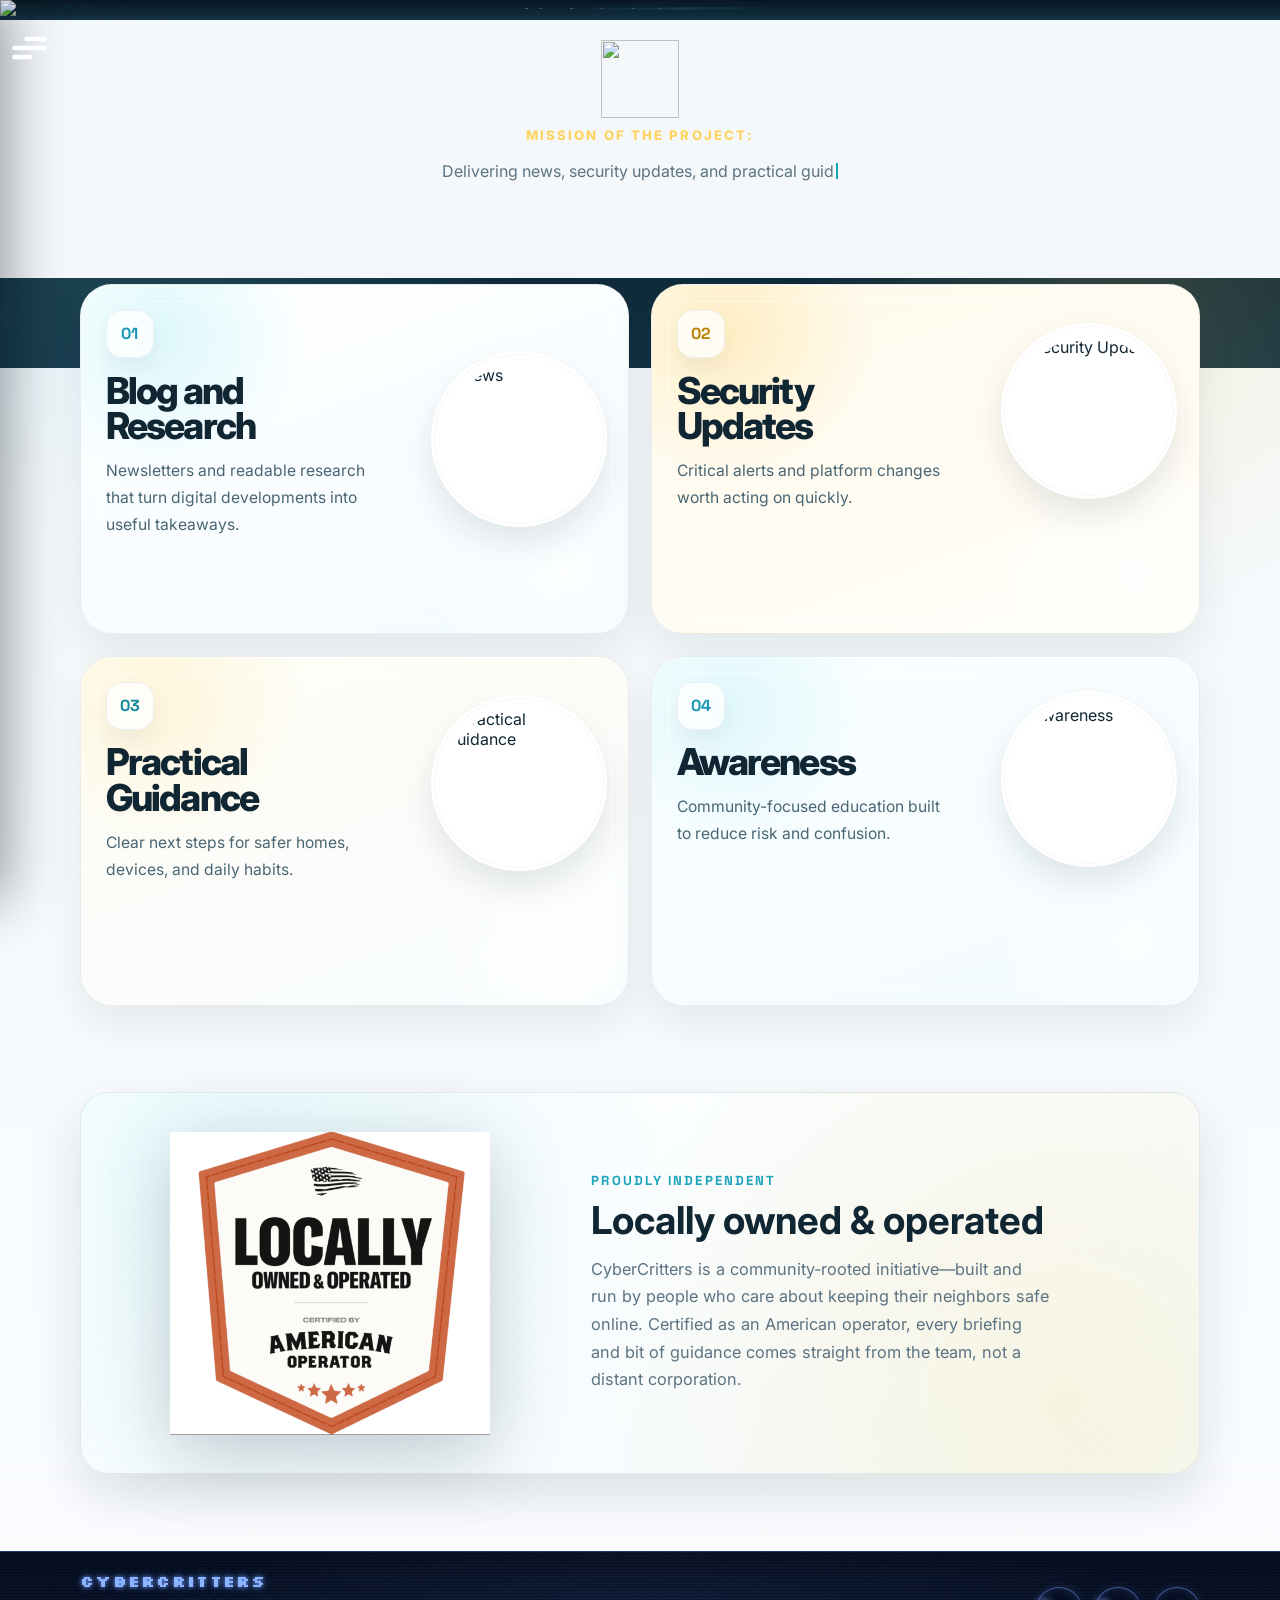
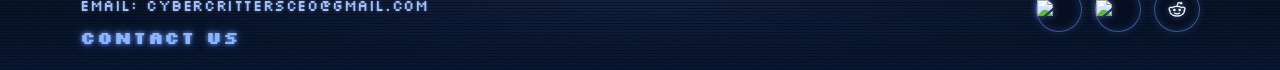
==== commit 37a28428: "Add badge showcase, speed up blog feed, and pending site updates - Add "Locally owned & operated" tr" ====
--- a/index.html
+++ b/index.html
@@ -180,6 +180,23 @@
       </div>
     </section>
 
+    <section id="trust" class="trust-section">
+      <div class="container trust-shell">
+        <figure class="trust-badge-frame">
+          <img src="images/Badge.png" alt="Locally Owned &amp; Operated — Certified by American Operator" class="trust-badge-image" />
+        </figure>
+        <div class="trust-copy">
+          <p class="trust-label">Proudly independent</p>
+          <h2 class="trust-title">Locally owned &amp; operated</h2>
+          <p class="trust-text">
+            CyberCritters is a community-rooted initiative—built and run by people who care about keeping
+            their neighbors safe online. Certified as an American operator, every briefing and bit of
+            guidance comes straight from the team, not a distant corporation.
+          </p>
+        </div>
+      </div>
+    </section>
+
   </main>
 
   <footer class="footer"><div class="footer-glitch-bar" aria-hidden="true"></div>
@@ -191,7 +208,7 @@
       </div>
       <div class="social-links">
         <a href="https://discord.com/invite/MrxcFZxg7A" target="_blank" rel="noopener" aria-label="Discord">
-          <img class="social-icon" src="images/Discord1.png" alt="Discord" />
+          <img class="social-icon" src="images/Discord.png" alt="Discord" />
         </a>
         <a
           href="https://www.linkedin.com/company/cybercritters/posts/?feedView=all"
@@ -208,6 +225,6 @@
     </div>
   </footer>
 
-  <script src="site.js?v=20260418spark2"></script>
+  <script src="site.js?v=20260430editarticles"></script>
 </body>
 </html>
--- a/styles.css
+++ b/styles.css
@@ -1805,6 +1805,75 @@
   padding: 0.4rem 0 4.4rem;
 }
 
+.trust-section {
+  padding: 1rem 0 4.8rem;
+}
+
+.trust-shell {
+  display: grid;
+  grid-template-columns: minmax(0, 0.85fr) minmax(0, 1.15fr);
+  align-items: center;
+  gap: clamp(1.5rem, 4vw, 3.5rem);
+  padding: clamp(1.75rem, 3vw, 2.75rem);
+  border: 1px solid rgba(12, 44, 61, 0.08);
+  border-radius: var(--radius-xl);
+  background:
+    radial-gradient(circle at 14% 18%, rgba(121, 228, 244, 0.16), transparent 42%),
+    radial-gradient(circle at 88% 82%, rgba(255, 211, 95, 0.18), transparent 46%),
+    linear-gradient(155deg, #ffffff 0%, #f3fafe 100%);
+  box-shadow: var(--shadow-lg);
+}
+
+.trust-badge-frame {
+  margin: 0;
+  display: flex;
+  justify-content: center;
+}
+
+.trust-badge-image {
+  width: min(100%, 320px);
+  height: auto;
+  display: block;
+  filter: drop-shadow(0 18px 36px rgba(7, 28, 39, 0.22));
+}
+
+.trust-label {
+  margin: 0 0 0.6rem;
+  font-family: "Space Grotesk", "Inter", sans-serif;
+  font-size: 0.82rem;
+  font-weight: 700;
+  letter-spacing: 0.16em;
+  text-transform: uppercase;
+  color: var(--cyan-strong);
+}
+
+.trust-title {
+  margin: 0 0 0.9rem;
+  font-size: clamp(1.7rem, 3.4vw, 2.4rem);
+  line-height: 1.1;
+  color: var(--text-dark);
+}
+
+.trust-text {
+  margin: 0;
+  max-width: 46ch;
+  font-size: 1.02rem;
+  line-height: 1.7;
+  color: var(--text-body);
+}
+
+@media (max-width: 720px) {
+  .trust-shell {
+    grid-template-columns: 1fr;
+    text-align: center;
+    gap: 1.75rem;
+  }
+
+  .trust-text {
+    margin-inline: auto;
+  }
+}
+
 .services-grid {
   display: grid;
   grid-template-columns: repeat(2, minmax(0, 1fr));
@@ -2662,7 +2731,7 @@
   display: block;
   width: 100%;
   max-height: 440px;
-  object-fit: cover;
+  object-fit: contain;
 }
 
 .blog-post-body {
@@ -3341,6 +3410,18 @@
   grid-column: 1 / -1;
 }
 
+.article-editor-url-row {
+  display: grid;
+  grid-template-columns: minmax(0, 1fr) auto;
+  gap: 0.55rem;
+  align-items: stretch;
+}
+
+.article-editor-url-row .blog-button {
+  min-height: 3rem;
+  white-space: nowrap;
+}
+
 .article-editor-toolbar-shell {
   margin-top: 1rem;
   padding: 1rem;
@@ -3585,16 +3666,22 @@
   display: block;
   width: 100%;
   max-height: 420px;
-  object-fit: cover;
+  object-fit: contain;
 }
 
 .editor-image-controls {
   display: flex;
+  flex-wrap: wrap;
+  gap: 0.65rem;
   justify-content: flex-start;
 }
 
 .editor-image-button {
   width: auto;
+}
+
+.editor-image-url-row {
+  flex: 1 1 320px;
 }
 
 .article-editor-blocks {
@@ -3656,6 +3743,10 @@
   .article-layout-two-column,
   .editor-block-surface--columns,
   .article-editor-fields {
+    grid-template-columns: 1fr;
+  }
+
+  .article-editor-url-row {
     grid-template-columns: 1fr;
   }
 
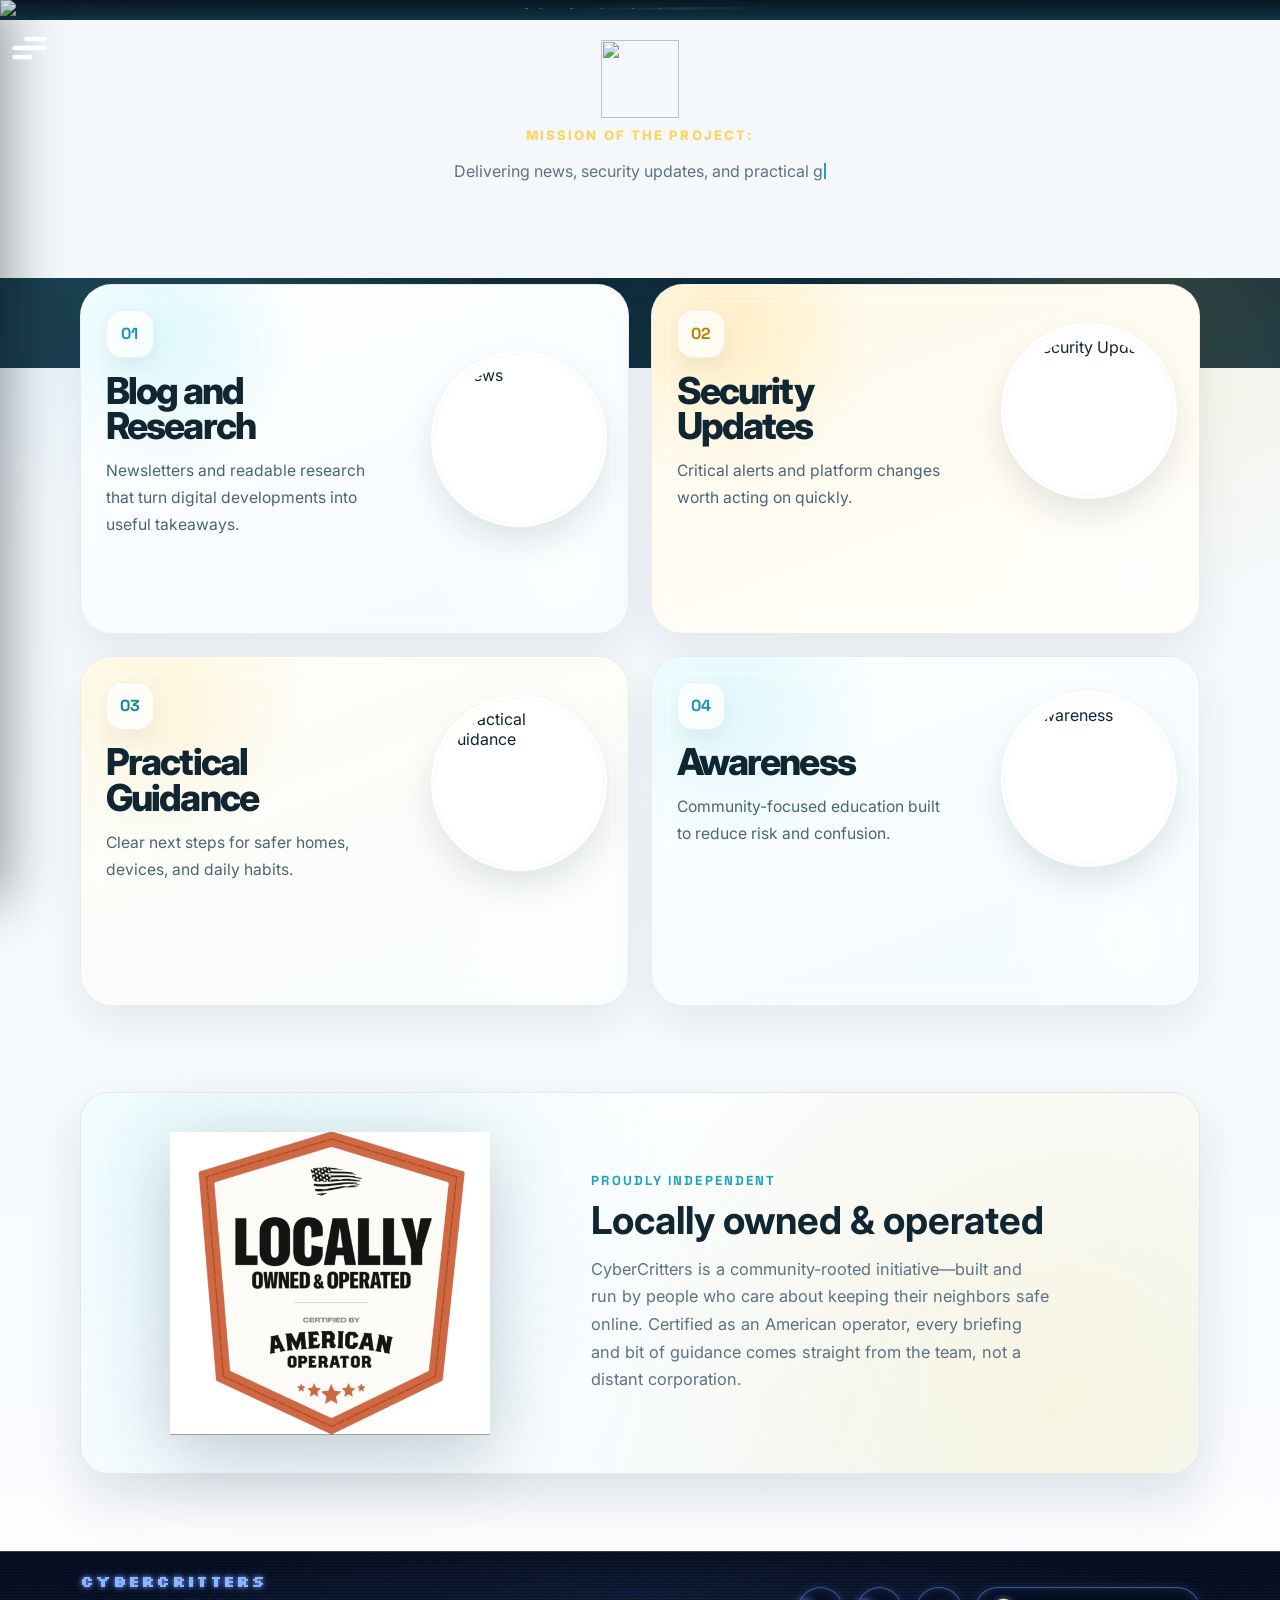
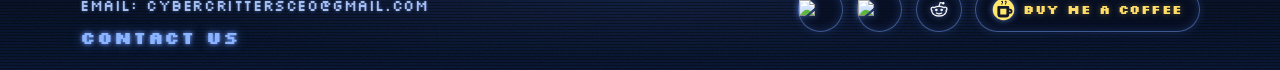
==== commit 278373dc: "Add coffee footer button" ====
--- a/index.html
+++ b/index.html
@@ -221,6 +221,10 @@
         <a href="https://www.reddit.com/r/CyberCritters/" target="_blank" rel="noopener" aria-label="Reddit">
           <img class="social-icon" src="images/Reddit1.png" alt="Reddit" />
         </a>
+        <a class="social-link--coffee" href="https://buymeacoffee.com/cybercritters" target="_blank" rel="noopener" aria-label="Buy me a coffee">
+          <img class="social-icon social-icon--coffee" src="images/buy-me-a-coffee.svg" alt="Buy Me a Coffee" />
+          <span class="social-label">Buy me a coffee</span>
+        </a>
       </div>
     </div>
   </footer>
--- a/styles.css
+++ b/styles.css
@@ -3855,6 +3855,7 @@
   display: flex;
   align-items: center;
   gap: 0.85rem;
+  flex-wrap: wrap;
 }
 
 .social-links a {
@@ -3880,6 +3881,31 @@
   width: auto;
   height: 1.2rem;
   object-fit: contain;
+}
+
+.social-icon--coffee {
+  height: 1.45rem;
+}
+
+.social-links .social-link--coffee {
+  width: auto;
+  min-width: 11.2rem;
+  grid-template-columns: auto auto;
+  grid-auto-flow: column;
+  gap: 0.5rem;
+  padding: 0 1rem;
+  color: #ffdd66;
+  text-decoration: none;
+}
+
+.social-label {
+  font-family: "Silkscreen", "Courier New", monospace;
+  font-size: 0.8rem;
+  font-weight: 700;
+  line-height: 1;
+  letter-spacing: 0.04em;
+  white-space: nowrap;
+  text-shadow: 0 0 6px rgba(255, 221, 102, 0.35);
 }
 
 .footer-inner {
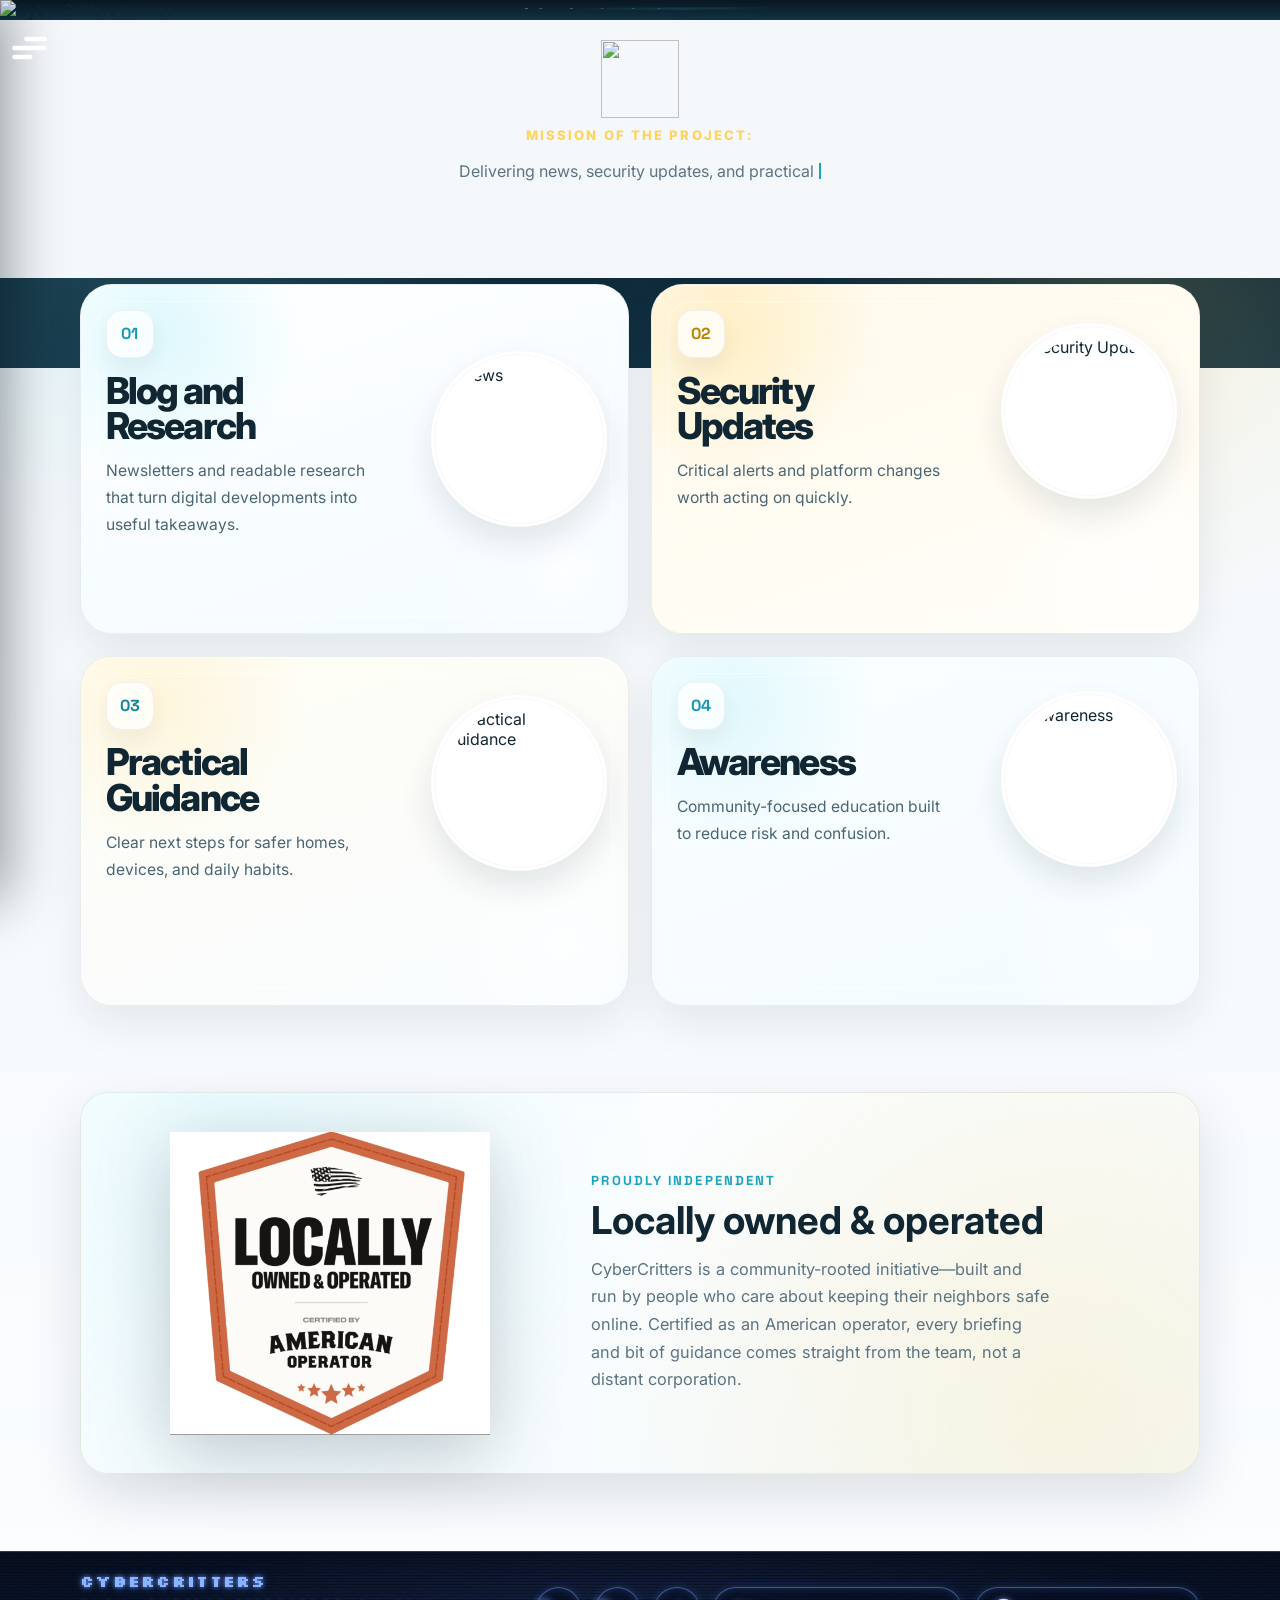
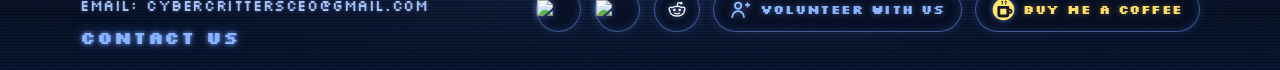
==== commit b8f9fb5a: "Add Volunteer with us footer button Adds a "Volunteer with us" pill to the footer social row on all " ====
--- a/index.html
+++ b/index.html
@@ -12,7 +12,7 @@
   <script>
     document.documentElement.classList.add("js");
   </script>
-  <link rel="stylesheet" href="styles.css?v=20260424favfaq" />
+  <link rel="stylesheet" href="styles.css?v=20260818volunteer" />
   <link rel="preconnect" href="https://fonts.googleapis.com" />
   <link rel="preconnect" href="https://fonts.gstatic.com" crossorigin />
   <link
@@ -221,6 +221,14 @@
         <a href="https://www.reddit.com/r/CyberCritters/" target="_blank" rel="noopener" aria-label="Reddit">
           <img class="social-icon" src="images/Reddit1.png" alt="Reddit" />
         </a>
+        <a class="social-link--volunteer" href="https://docs.google.com/forms/d/e/1FAIpQLSdE4NfHdzFXl__W7p0G-Ibrvno_IBgtQWLG_mKsjw113AghgA/viewform" target="_blank" rel="noopener" aria-label="Volunteer with us">
+          <svg class="social-icon social-icon--volunteer" viewBox="0 0 24 24" fill="none" stroke="currentColor" stroke-width="2" stroke-linecap="round" stroke-linejoin="round" aria-hidden="true">
+            <path d="M9 11a3.5 3.5 0 1 0 0-7 3.5 3.5 0 0 0 0 7Z" />
+            <path d="M2.5 20a6.5 6.5 0 0 1 13 0" />
+            <path d="M17.5 6.5h4M19.5 4.5v4" />
+          </svg>
+          <span class="social-label">Volunteer with us</span>
+        </a>
         <a class="social-link--coffee" href="https://buymeacoffee.com/cybercritters" target="_blank" rel="noopener" aria-label="Buy me a coffee">
           <img class="social-icon social-icon--coffee" src="images/buy-me-a-coffee.svg" alt="Buy Me a Coffee" />
           <span class="social-label">Buy me a coffee</span>
--- a/styles.css
+++ b/styles.css
@@ -3898,6 +3898,28 @@
   text-decoration: none;
 }
 
+.social-icon--volunteer {
+  width: 1.35rem;
+  height: 1.35rem;
+  flex: none;
+  color: inherit;
+}
+
+.social-links .social-link--volunteer {
+  width: auto;
+  min-width: 11.6rem;
+  grid-template-columns: auto auto;
+  grid-auto-flow: column;
+  gap: 0.5rem;
+  padding: 0 1rem;
+  color: #8ab4ff;
+  text-decoration: none;
+}
+
+.social-link--volunteer .social-label {
+  text-shadow: 0 0 6px rgba(138, 180, 255, 0.45);
+}
+
 .social-label {
   font-family: "Silkscreen", "Courier New", monospace;
   font-size: 0.8rem;
@@ -4284,6 +4306,10 @@
     text-align: center;
   }
 
+  .social-links {
+    justify-content: center;
+  }
+
   .hero-mission {
     min-height: calc(1.85em * 4);
   }
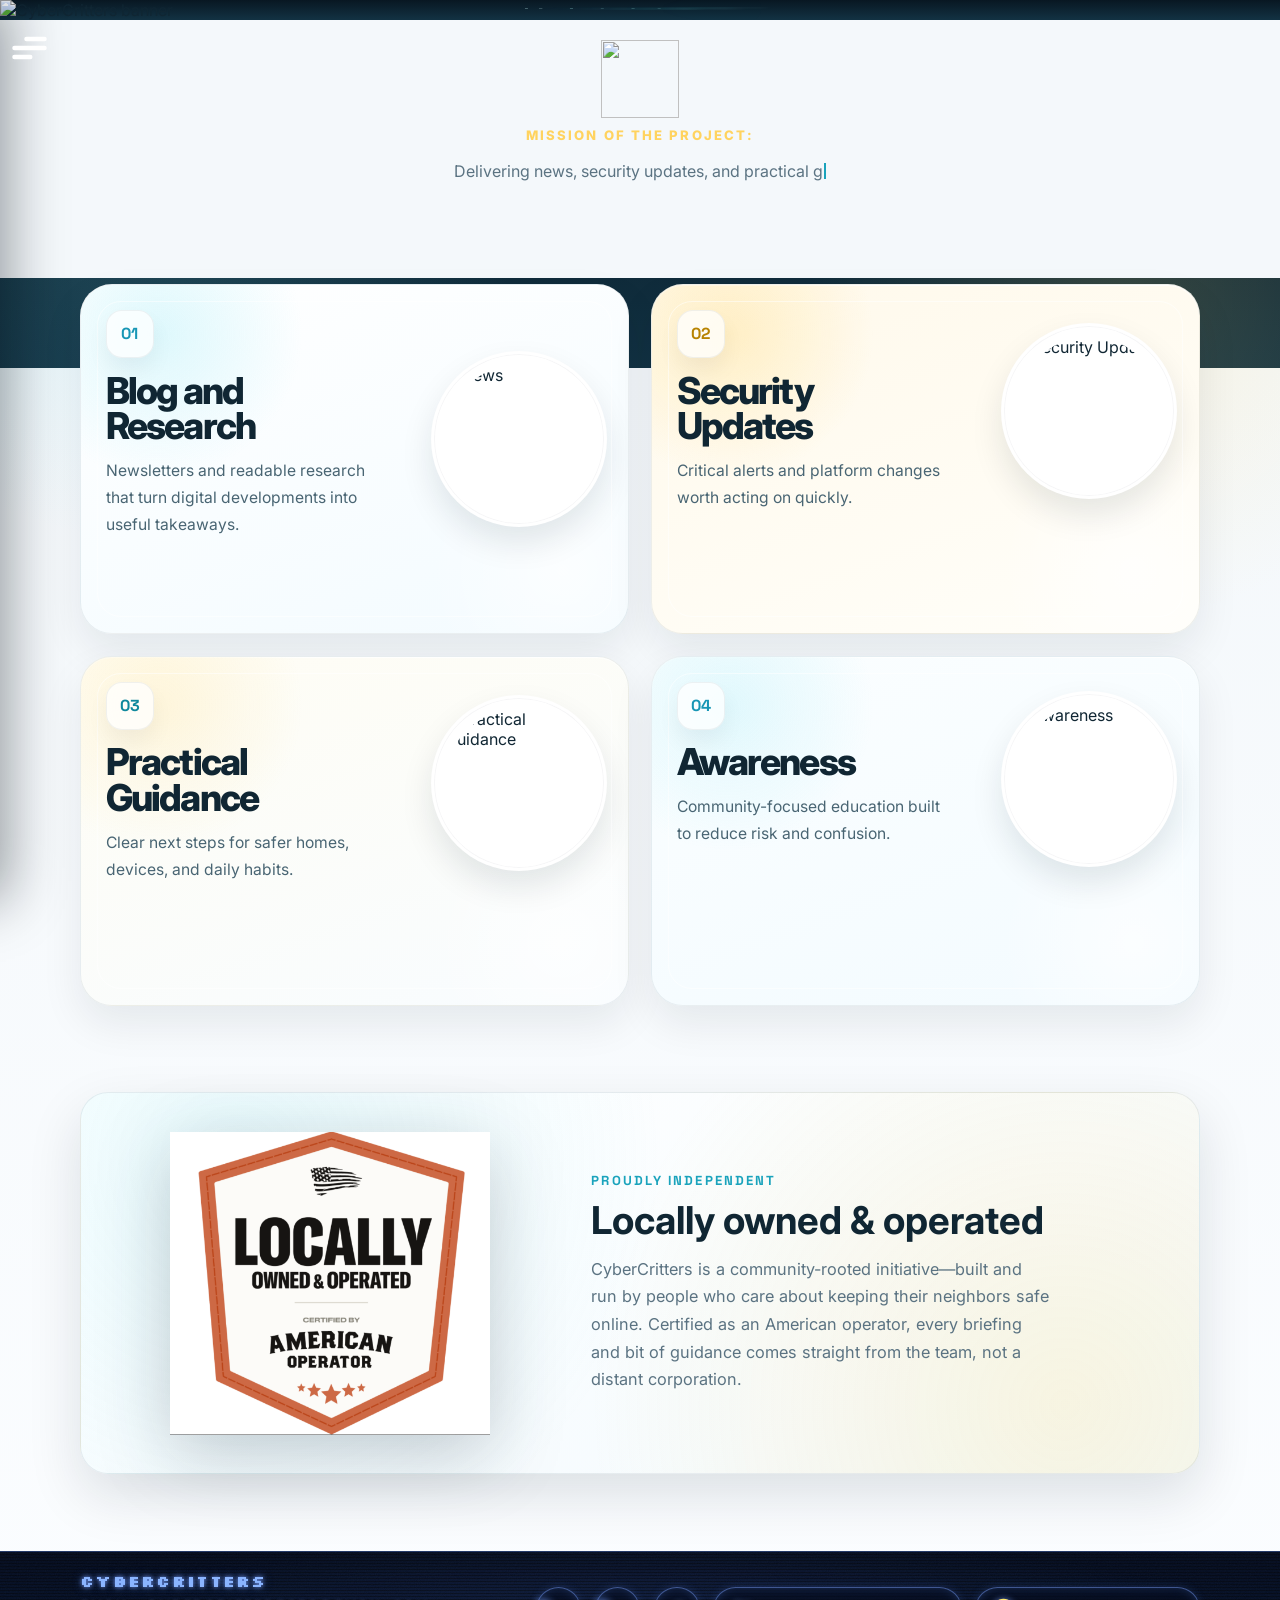
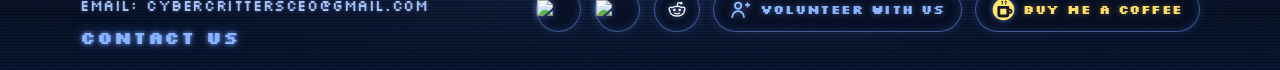
==== commit d921023d: "Add anonymous comments to articles Visitors can comment on any article without signing in. On first " ====
--- a/index.html
+++ b/index.html
@@ -12,7 +12,7 @@
   <script>
     document.documentElement.classList.add("js");
   </script>
-  <link rel="stylesheet" href="styles.css?v=20260818volunteer" />
+  <link rel="stylesheet" href="styles.css?v=20260906comments" />
   <link rel="preconnect" href="https://fonts.googleapis.com" />
   <link rel="preconnect" href="https://fonts.gstatic.com" crossorigin />
   <link
--- a/styles.css
+++ b/styles.css
@@ -4352,3 +4352,276 @@
     transform: none;
   }
 }
+
+/* Anonymous article comments */
+.article-comments {
+  margin-top: 2rem;
+  padding-top: 1.5rem;
+  border-top: 1px solid rgba(12, 44, 61, 0.12);
+}
+
+.article-comments-title {
+  margin: 0;
+  font-size: 1.05rem;
+  font-weight: 800;
+  color: #173648;
+}
+
+.article-comments-identity {
+  margin: 0.35rem 0 0;
+  color: #7b93a1;
+  font-size: 0.85rem;
+  line-height: 1.6;
+}
+
+.article-comments-identity strong {
+  color: #3f6473;
+  font-weight: 700;
+}
+
+/* Round initial avatar, tinted from a hash of the nickname. */
+.article-comment-avatar {
+  flex: 0 0 auto;
+  display: inline-flex;
+  align-items: center;
+  justify-content: center;
+  width: 2.1rem;
+  height: 2.1rem;
+  border-radius: 50%;
+  background: hsl(var(--avatar-hue, 200) 45% 90%);
+  color: hsl(var(--avatar-hue, 200) 58% 28%);
+  font-size: 0.78rem;
+  font-weight: 800;
+  letter-spacing: 0.02em;
+  user-select: none;
+}
+
+.article-comment-form {
+  margin-top: 0.9rem;
+}
+
+.article-comment-composer {
+  display: flex;
+  align-items: flex-start;
+  gap: 0.65rem;
+}
+
+.article-comment-composer-fields {
+  flex: 1 1 auto;
+  min-width: 0;
+  display: grid;
+  gap: 0.6rem;
+}
+
+.article-comment-input {
+  width: 100%;
+  min-height: 2.6rem;
+  padding: 0.7rem 1.05rem;
+  border: 1px solid rgba(12, 44, 61, 0.1);
+  border-radius: 20px;
+  background: rgba(240, 245, 249, 0.9);
+  color: #102633;
+  font: inherit;
+  font-size: 0.95rem;
+  line-height: 1.6;
+  resize: vertical;
+  transition:
+    border-color 0.2s ease,
+    box-shadow 0.2s ease,
+    background 0.2s ease;
+}
+
+.article-comment-input::placeholder {
+  color: #8ba2af;
+}
+
+.article-comment-input:focus-visible {
+  outline: none;
+  background: #ffffff;
+  border-color: rgba(26, 163, 188, 0.6);
+  box-shadow: 0 0 0 4px rgba(121, 228, 244, 0.18);
+}
+
+.article-comment-form-row {
+  display: flex;
+  flex-wrap: wrap;
+  align-items: center;
+  justify-content: flex-end;
+  gap: 0.7rem;
+}
+
+.article-comment-list {
+  display: grid;
+  gap: 0.85rem;
+  margin: 1.1rem 0 0;
+  padding: 0;
+  list-style: none;
+}
+
+.article-comment {
+  display: flex;
+  align-items: flex-start;
+  gap: 0.65rem;
+}
+
+.article-comment-main {
+  flex: 1 1 auto;
+  min-width: 0;
+}
+
+.article-comment-bubble-row {
+  display: flex;
+  align-items: center;
+  gap: 0.25rem;
+}
+
+.article-comment-bubble {
+  flex: 0 1 auto;
+  min-width: 0;
+  max-width: calc(100% - 2.2rem);
+  padding: 0.6rem 0.95rem 0.7rem;
+  border-radius: 20px;
+  background: rgba(233, 241, 246, 0.92);
+}
+
+.article-comment-author {
+  display: inline-flex;
+  align-items: center;
+  gap: 0.4rem;
+  margin: 0;
+  color: #173648;
+  font-size: 0.88rem;
+  font-weight: 800;
+}
+
+.article-comment-badge {
+  padding: 0.05rem 0.45rem;
+  border-radius: 999px;
+  background: linear-gradient(135deg, rgba(121, 228, 244, 0.9) 0%, rgba(255, 211, 95, 0.9) 100%);
+  color: #093645;
+  font-size: 0.65rem;
+  font-weight: 800;
+  letter-spacing: 0.03em;
+  text-transform: uppercase;
+}
+
+.article-comment-body {
+  margin: 0.15rem 0 0;
+  color: #274252;
+  font-size: 0.95rem;
+  line-height: 1.55;
+  white-space: pre-wrap;
+  overflow-wrap: anywhere;
+}
+
+.article-comment-meta {
+  margin-top: 0.25rem;
+  padding-left: 0.95rem;
+}
+
+.article-comment-date {
+  color: #7b93a1;
+  font-size: 0.78rem;
+  font-weight: 600;
+  cursor: default;
+}
+
+/* "..." overflow menu: hidden until the comment is hovered or focused. */
+.article-comment-menu {
+  position: relative;
+  flex: 0 0 auto;
+}
+
+.article-comment-menu-toggle {
+  display: inline-flex;
+  align-items: center;
+  justify-content: center;
+  width: 1.9rem;
+  height: 1.9rem;
+  padding: 0;
+  border: 0;
+  border-radius: 50%;
+  background: transparent;
+  color: #7b93a1;
+  cursor: pointer;
+  opacity: 0;
+  transition:
+    opacity 0.15s ease,
+    background 0.15s ease,
+    color 0.15s ease;
+}
+
+.article-comment-menu-toggle svg {
+  width: 1.05rem;
+  height: 1.05rem;
+  fill: currentColor;
+}
+
+.article-comment:hover .article-comment-menu-toggle,
+.article-comment:focus-within .article-comment-menu-toggle,
+.article-comment-menu-toggle[aria-expanded="true"] {
+  opacity: 1;
+}
+
+.article-comment-menu-toggle:hover,
+.article-comment-menu-toggle:focus-visible,
+.article-comment-menu-toggle[aria-expanded="true"] {
+  background: rgba(12, 44, 61, 0.08);
+  color: #173648;
+}
+
+/* Touch devices get no hover, so keep the control permanently visible. */
+@media (hover: none) {
+  .article-comment-menu-toggle {
+    opacity: 1;
+  }
+}
+
+.article-comment-menu-panel {
+  position: absolute;
+  top: calc(100% + 0.3rem);
+  right: 0;
+  z-index: 5;
+  min-width: 10rem;
+  padding: 0.3rem;
+  border: 1px solid rgba(12, 44, 61, 0.1);
+  border-radius: 14px;
+  background: #ffffff;
+  box-shadow: 0 14px 34px rgba(7, 28, 39, 0.16);
+}
+
+.article-comment-menu-item {
+  display: block;
+  width: 100%;
+  padding: 0.5rem 0.7rem;
+  border: 0;
+  border-radius: 10px;
+  background: transparent;
+  color: #173648;
+  font: inherit;
+  font-size: 0.88rem;
+  font-weight: 700;
+  text-align: left;
+  cursor: pointer;
+  transition: background 0.15s ease;
+}
+
+.article-comment-menu-item:hover,
+.article-comment-menu-item:focus-visible {
+  background: rgba(12, 44, 61, 0.07);
+  outline: none;
+}
+
+.article-comment-menu-item--danger {
+  color: #b23a3a;
+}
+
+.article-comment-menu-item--danger:hover,
+.article-comment-menu-item--danger:focus-visible {
+  background: rgba(196, 66, 66, 0.1);
+}
+
+.article-comment-menu-item[disabled] {
+  opacity: 0.55;
+  cursor: progress;
+}
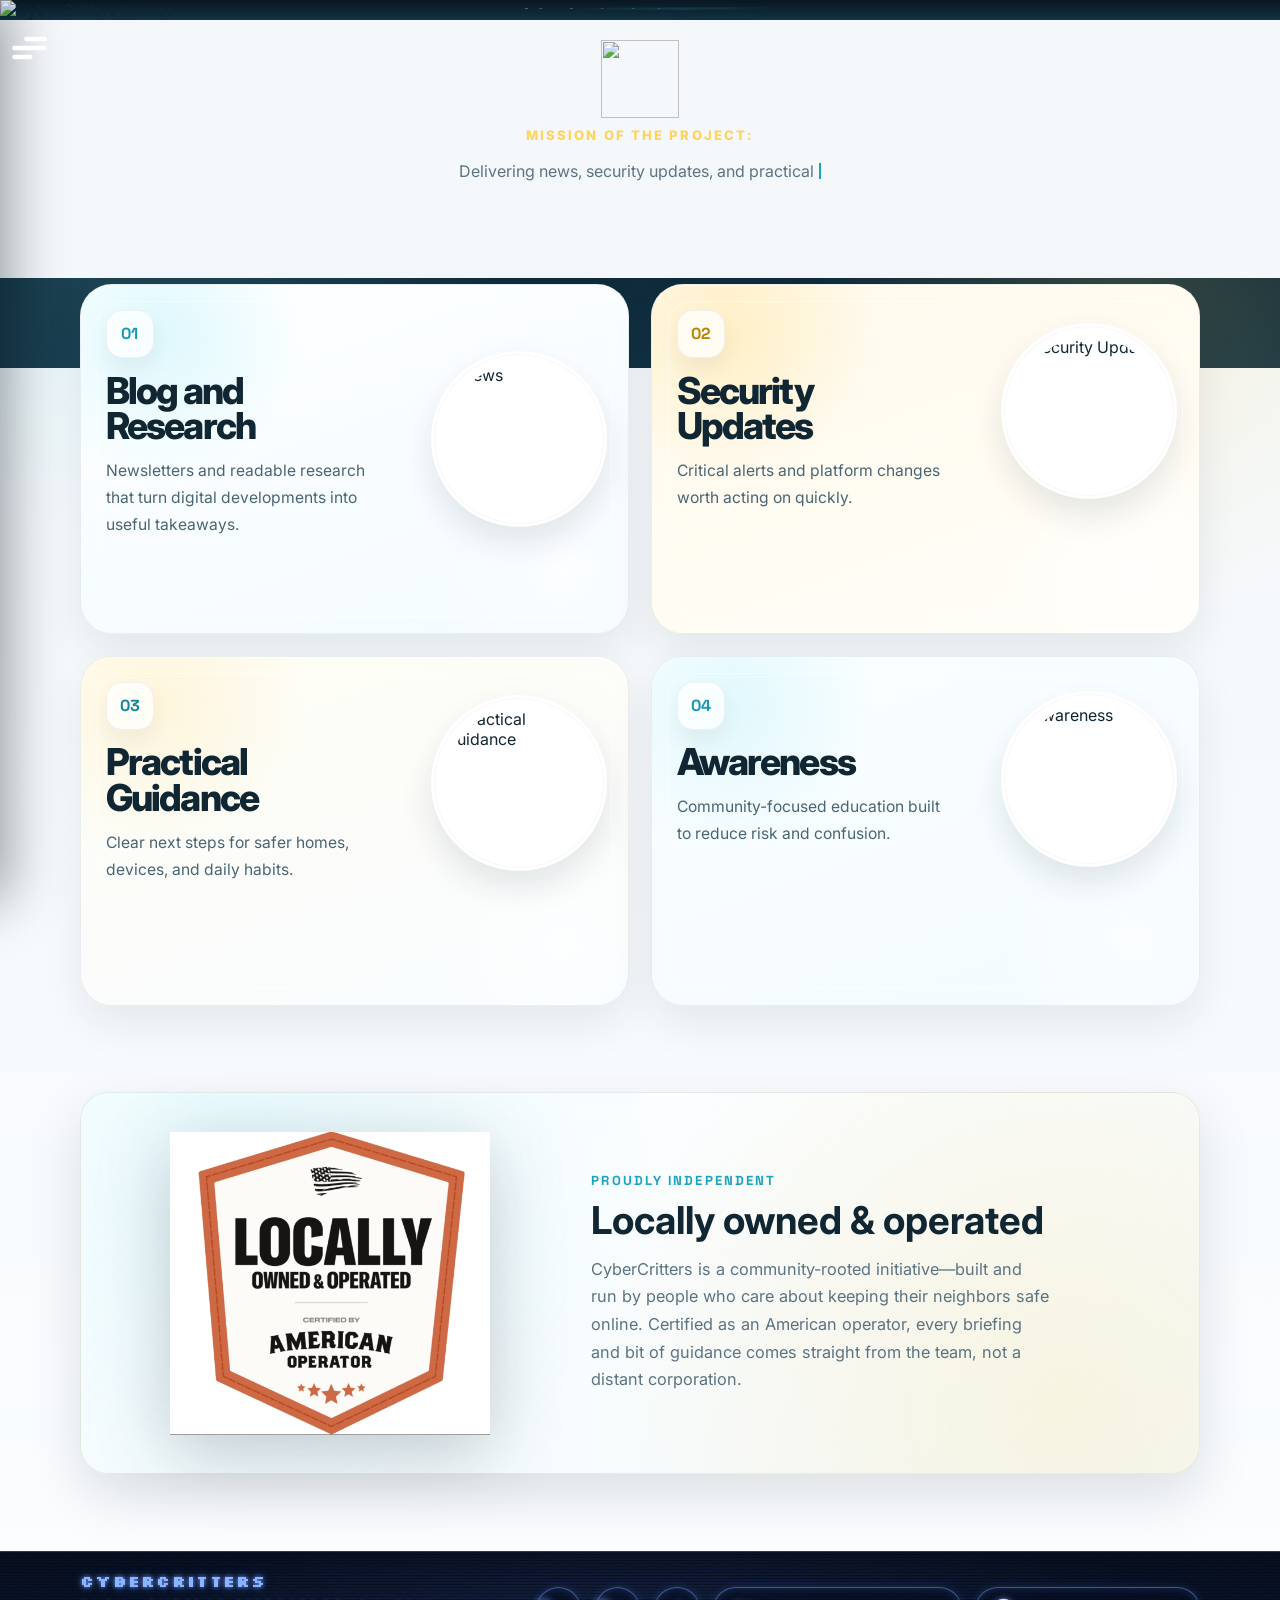
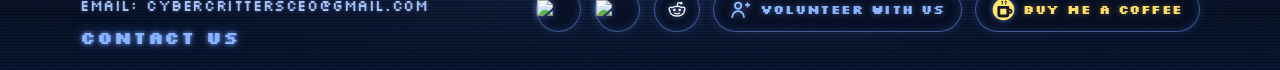
==== commit 8b367d8f: "Fix publishing: store article images as files, not base64 Publishing had stopped working with "GitHu" ====
--- a/index.html
+++ b/index.html
@@ -12,7 +12,7 @@
   <script>
     document.documentElement.classList.add("js");
   </script>
-  <link rel="stylesheet" href="styles.css?v=20260906comments" />
+  <link rel="stylesheet" href="styles.css?v=20261021images" />
   <link rel="preconnect" href="https://fonts.googleapis.com" />
   <link rel="preconnect" href="https://fonts.gstatic.com" crossorigin />
   <link
@@ -237,6 +237,6 @@
     </div>
   </footer>
 
-  <script src="site.js?v=20260430editarticles"></script>
+  <script src="site.js?v=20261021images"></script>
 </body>
 </html>
--- a/styles.css
+++ b/styles.css
@@ -4475,6 +4475,12 @@
   gap: 0.25rem;
 }
 
+/* display:flex above would otherwise beat the UA stylesheet's [hidden] rule,
+   leaving the original bubble on screen while its editor is open. */
+.article-comment-bubble-row[hidden] {
+  display: none;
+}
+
 .article-comment-bubble {
   flex: 0 1 auto;
   min-width: 0;
@@ -4625,3 +4631,53 @@
   opacity: 0.55;
   cursor: progress;
 }
+
+.article-comment-edited {
+  margin-left: 0.45rem;
+  color: #9bb0bc;
+  font-size: 0.78rem;
+  font-weight: 600;
+  cursor: default;
+}
+
+.article-comment-edit-form {
+  display: grid;
+  gap: 0.5rem;
+  margin-top: 0.1rem;
+}
+
+.article-comment-edit-actions {
+  display: flex;
+  align-items: center;
+  justify-content: flex-end;
+  gap: 0.5rem;
+}
+
+.article-comment-edit-save {
+  min-height: 2.1rem;
+  padding: 0.4rem 1rem;
+  font-size: 0.85rem;
+}
+
+.article-comment-edit-save[disabled] {
+  opacity: 0.55;
+  cursor: progress;
+}
+
+.article-comment-edit-cancel {
+  padding: 0.4rem 0.8rem;
+  border: 0;
+  border-radius: 999px;
+  background: transparent;
+  color: #5b7382;
+  font: inherit;
+  font-size: 0.85rem;
+  font-weight: 700;
+  cursor: pointer;
+  transition: background 0.15s ease;
+}
+
+.article-comment-edit-cancel:hover,
+.article-comment-edit-cancel:focus-visible {
+  background: rgba(12, 44, 61, 0.07);
+}
